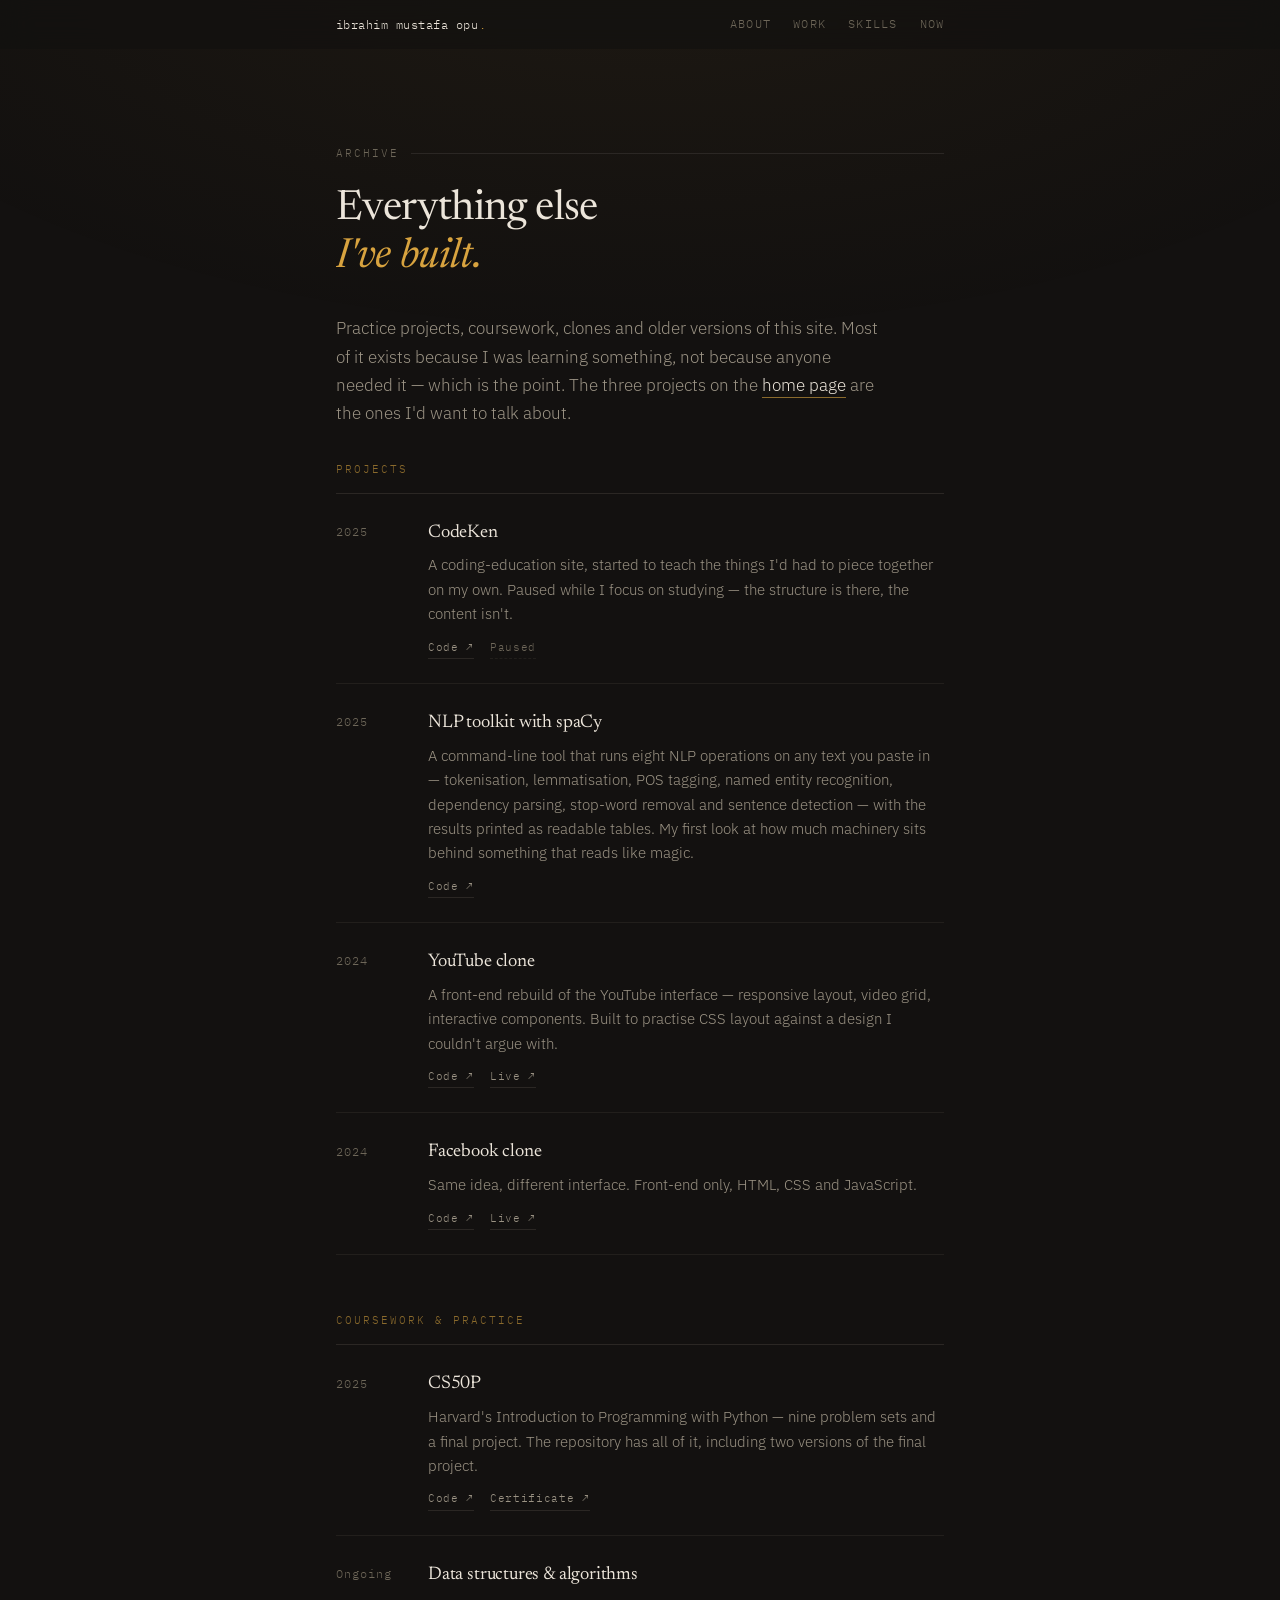
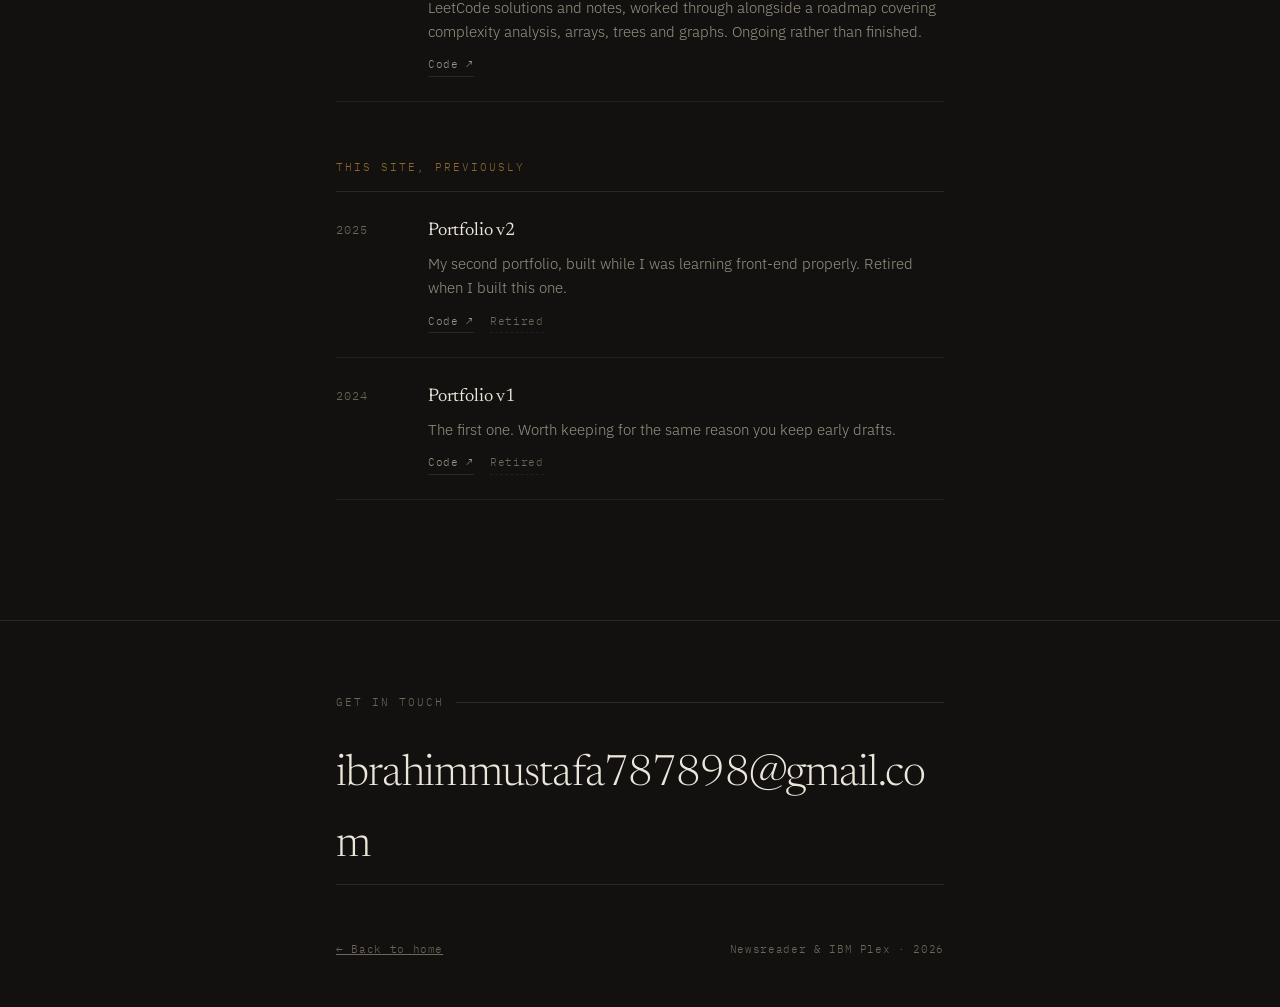
==== archive.html @ f5f706b0 "Add portfolio site" ====
<!DOCTYPE html>
<html lang="en">
<head>
  <meta charset="UTF-8">
  <meta name="viewport" content="width=device-width, initial-scale=1.0">

  <title>Archive — Ibrahim Mustafa Opu</title>
  <meta name="description" content="Everything else — clones, coursework, older portfolios and practice projects by Ibrahim Mustafa Opu.">
  <link rel="canonical" href="https://ibrahimmustafaopu.com/archive.html">
  <meta name="robots" content="index, follow">

  <link rel="preconnect" href="https://fonts.googleapis.com">
  <link rel="preconnect" href="https://fonts.gstatic.com" crossorigin>
  <link rel="stylesheet" href="https://fonts.googleapis.com/css2?family=Newsreader:ital,opsz,wght@0,6..72,300;0,6..72,400;0,6..72,500;1,6..72,300;1,6..72,400&family=IBM+Plex+Mono:wght@400;500&family=IBM+Plex+Sans:wght@300;400;500&display=swap">

  <!-- Same stylesheets as the homepage, same order. -->
  <link rel="stylesheet" href="assets/css/tokens.css">
  <link rel="stylesheet" href="assets/css/base.css">
  <link rel="stylesheet" href="assets/css/layout.css">
  <link rel="stylesheet" href="assets/css/components.css">
  <link rel="stylesheet" href="assets/css/effects.css">

  <link rel="icon" href="assets/img/favicon.svg" type="image/svg+xml">

  <script>
    document.documentElement.classList.add('js', 'is-loading');
  </script>
</head>

<body>

<a class="skip" href="#main">Skip to content</a>

<div class="preloader" aria-hidden="true">
  <div class="preloader__inner">
    <p class="preloader__label">Building ibrahimmustafaopu.com</p>
    <ul class="preloader__stages">
      <li><span class="preloader__tick">✓</span> reading source</li>
      <li><span class="preloader__tick">✓</span> parsing</li>
      <li><span class="preloader__tick">✓</span> evaluating</li>
    </ul>
  </div>
  <div class="preloader__count">00</div>
  <div class="preloader__rule"></div>
</div>

<div class="cursor-dot" aria-hidden="true"></div>
<div class="cursor-ring" aria-hidden="true"></div>


<header class="site-header">
  <div class="site-header__bar">
    <a class="site-header__mark" href="index.html">ibrahim mustafa opu<span>.</span></a>

    <nav class="site-nav" aria-label="Sections">
      <a href="index.html#about">About</a>
      <a href="index.html#work">Work</a>
      <a href="index.html#skills">Skills</a>
      <a href="index.html#now">Now</a>
    </nav>

    <div class="site-header__progress" aria-hidden="true"></div>
  </div>
</header>


<main id="main">

  <section class="section" style="padding-top:9rem">
    <div class="wrap">

      <p class="eyebrow reveal">Archive</p>

      <h1 class="section-title reveal">
        <span class="line"><span>Everything else</span></span>
        <span class="line"><span><em>I've built.</em></span></span>
      </h1>

      <p class="lede reveal" style="max-width:34rem">
        Practice projects, coursework, clones and older versions of this site. Most of it
        exists because I was learning something, not because anyone needed it — which is
        the point. The three projects on the
        <a href="index.html#work">home page</a> are the ones I'd want to talk about.
      </p>


      <!-- ==================================================================
           TO ADD AN ITEM: copy one <div class="archive-item"> block and edit
           the year, name, description and links.

           =============================================================== -->

      <!-- ============ Projects ============ -->
      <div class="archive-group reveal">
        <p class="archive-group__title">Projects</p>

        <div class="archive-item">
          <span class="archive-item__year">2025</span>
          <div>
            <h2 class="archive-item__name">CodeKen</h2>
            <p class="archive-item__desc">
              A coding-education site, started to teach the things I'd had to piece together
              on my own. Paused while I focus on studying — the structure is there, the
              content isn't.
            </p>
            <div class="archive-item__links">
              <a href="https://github.com/ibrahim787898m/codeken" target="_blank" rel="noopener">Code ↗</a>
              <span>Paused</span>
            </div>
          </div>
        </div>

        <div class="archive-item">
          <span class="archive-item__year">2025</span>
          <div>
            <h2 class="archive-item__name">NLP toolkit with spaCy</h2>
            <p class="archive-item__desc">
              A command-line tool that runs eight NLP operations on any text you paste in —
              tokenisation, lemmatisation, POS tagging, named entity recognition, dependency
              parsing, stop-word removal and sentence detection — with the results printed as
              readable tables. My first look at how much machinery sits behind something that
              reads like magic.
            </p>
            <div class="archive-item__links">
              <!-- TODO: repo URL -->
              <a href="#" target="_blank" rel="noopener">Code ↗</a>
            </div>
          </div>
        </div>

        <div class="archive-item">
          <span class="archive-item__year">2024</span>
          <div>
            <h2 class="archive-item__name">YouTube clone</h2>
            <p class="archive-item__desc">
              A front-end rebuild of the YouTube interface — responsive layout, video grid,
              interactive components. Built to practise CSS layout against a design I
              couldn't argue with.
            </p>
            <div class="archive-item__links">
              <a href="https://github.com/ibrahim787898m/frontend-clones/tree/master/youtube-clone" target="_blank" rel="noopener">Code ↗</a>
              <!-- TODO: live URL, or swap for <span>Not live</span> -->
              <a href="#" target="_blank" rel="noopener">Live ↗</a>
            </div>
          </div>
        </div>

        <div class="archive-item">
          <span class="archive-item__year">2024</span>
          <div>
            <h2 class="archive-item__name">Facebook clone</h2>
            <p class="archive-item__desc">
              Same idea, different interface. Front-end only, HTML, CSS and JavaScript.
            </p>
            <div class="archive-item__links">
              <a href="https://github.com/ibrahim787898m/frontend-clones/tree/master/facebook-clone" target="_blank" rel="noopener">Code ↗</a>
              <!-- TODO: live URL, or swap for <span>Not live</span> -->
              <a href="#" target="_blank" rel="noopener">Live ↗</a>
            </div>
          </div>
        </div>
      </div>


      <!-- ============ Coursework ============ -->
      <div class="archive-group reveal">
        <p class="archive-group__title">Coursework &amp; practice</p>

        <div class="archive-item">
          <span class="archive-item__year">2025</span>
          <div>
            <h2 class="archive-item__name">CS50P</h2>
            <p class="archive-item__desc">
              Harvard's Introduction to Programming with Python — nine problem sets and a
              final project. The repository has all of it, including two versions of the
              final project.
            </p>
            <div class="archive-item__links">
              <a href="https://github.com/ibrahim787898m/CS50P" target="_blank" rel="noopener">Code ↗</a>
              <a href="https://cs50.harvard.edu/certificates/ce3505de-e7e4-450b-bde8-1f6bfac985db" target="_blank" rel="noopener">Certificate ↗</a>
            </div>
          </div>
        </div>

        <div class="archive-item">
          <span class="archive-item__year">Ongoing</span>
          <div>
            <h2 class="archive-item__name">Data structures &amp; algorithms</h2>
            <p class="archive-item__desc">
              LeetCode solutions and notes, worked through alongside a roadmap covering
              complexity analysis, arrays, trees and graphs. Ongoing rather than finished.
            </p>
            <div class="archive-item__links">
              <a href="https://github.com/ibrahim787898m/leetcode-solutions" target="_blank" rel="noopener">Code ↗</a>
            </div>
          </div>
        </div>
      </div>


      <!-- ============ This site ============ -->
      <div class="archive-group reveal">
        <p class="archive-group__title">This site, previously</p>

        <div class="archive-item">
          <span class="archive-item__year">2025</span>
          <div>
            <h2 class="archive-item__name">Portfolio v2</h2>
            <p class="archive-item__desc">
              My second portfolio, built while I was learning front-end properly.
              Retired when I built this one.
            </p>
            <div class="archive-item__links">
              <a href="https://github.com/ibrahim787898m/portfolio-v2" target="_blank" rel="noopener">Code ↗</a>
              <span>Retired</span>
            </div>
          </div>
        </div>

        <div class="archive-item">
          <span class="archive-item__year">2024</span>
          <div>
            <h2 class="archive-item__name">Portfolio v1</h2>
            <p class="archive-item__desc">
              The first one. Worth keeping for the same reason you keep early drafts.
            </p>
            <div class="archive-item__links">
              <a href="https://github.com/ibrahim787898m/portfolio-v1" target="_blank" rel="noopener">Code ↗</a>
              <span>Retired</span>
            </div>
          </div>
        </div>
      </div>

    </div>
  </section>

</main>


<footer class="site-footer">
  <div class="wrap">

    <p class="eyebrow reveal" style="margin-bottom:1.75rem">Get in touch</p>

    <a class="big-mail reveal" href="mailto:ibrahimmustafa787898@gmail.com"
       data-magnetic data-magnetic-strength="0.16">
      ibrahimmustafa787898@gmail.com
    </a>

    <div class="site-footer__colophon">
      <span><a href="index.html">← Back to home</a></span>
      <span>Newsreader &amp; IBM Plex · 2026</span>
    </div>

  </div>
</footer>

<script src="assets/js/hero.js" defer></script>
<script src="assets/js/reveal.js" defer></script>
<script src="assets/js/nav.js" defer></script>

<script src="assets/js/preloader.js" defer></script>
<script src="assets/js/cursor.js" defer></script>
<script src="assets/js/magnetic.js" defer></script>

</body>
</html>
---- assets/css/tokens.css ----
/* ==========================================================================
   tokens.css — design tokens
   Every colour, typeface and spacing value lives here and nowhere else.
   Change a value here and it updates across the whole site.
   ========================================================================== */

:root {

  /* --- Colour -------------------------------------------------------------
     Warm ink rather than pure black. The gold is the only accent —
     if you add a second accent colour, the design stops working. */
  --ink:        #131110;  /* page background */
  --surface:    #1A1715;  /* raised panels, project card hover */
  --line:       #2B2724;  /* visible hairline borders */
  --line-soft:  #221F1C;  /* quieter dividers between list items */
  --text:       #ECE5DA;  /* body text */
  --muted:      #9B9384;  /* secondary text */
  --muted-dim:  #6E6759;  /* labels, captions, least important text */
  --gold:       #D8A33F;  /* accent — use sparingly */
  --gold-dim:   #8A6A2C;  /* accent, quieter */

  /* --- Type ---------------------------------------------------------------
     Newsreader  : display serif, headings only
     IBM Plex Sans : body copy
     IBM Plex Mono : labels, tags, years, code */
  --serif: 'Newsreader', Georgia, 'Times New Roman', serif;
  --sans:  'IBM Plex Sans', system-ui, -apple-system, sans-serif;
  --mono:  'IBM Plex Mono', ui-monospace, 'SF Mono', Menlo, monospace;

  /* --- Layout -------------------------------------------------------------
     --pad     : horizontal page gutter, scales with viewport
     --measure : max content width. Keep this narrow; long lines are hard
                 to read and this site is mostly prose. */
  --pad:     clamp(1.25rem, 5vw, 3rem);
  --measure: 44rem;

  /* --- Motion ------------------------------------------------------------- */
  --ease:  cubic-bezier(.2, .7, .3, 1);
  --speed: .7s;
}
---- assets/css/base.css ----
/* ==========================================================================
   base.css — reset, document defaults, typography primitives
   Nothing here is tied to a specific section of the page.
   ========================================================================== */

/* --- Reset --------------------------------------------------------------- */
*,
*::before,
*::after { box-sizing: border-box; }

* { margin: 0; padding: 0; }

html { scroll-behavior: smooth; }

img { max-width: 100%; display: block; }


/* --- Document ------------------------------------------------------------ */
body {
  background: var(--ink);
  color: var(--text);
  font-family: var(--sans);
  font-weight: 300;
  font-size: clamp(1rem, 0.97rem + 0.15vw, 1.075rem);
  line-height: 1.65;
  -webkit-font-smoothing: antialiased;
  overflow-x: hidden;
}

/* Faint warm glow at the top of the page so the dark isn't a flat slab.
   Fixed + pointer-events:none so it never interferes with content. */
body::before {
  content: '';
  position: fixed;
  inset: 0;
  z-index: 0;
  pointer-events: none;
  background: radial-gradient(120% 80% at 50% -10%, rgba(216, 163, 63, .05), transparent 60%);
}


/* --- Links & selection --------------------------------------------------- */
a { color: inherit; }

/* Inline links inside body copy — underlined so they're findable, gold on
   hover. Nav, project and social links opt out with their own styles. */
.lede a,
.pull a {
  color: var(--text);
  text-decoration: none;
  border-bottom: 1px solid var(--gold-dim);
  padding-bottom: 1px;
  transition: color .2s ease, border-color .2s ease;
}
.lede a:hover { color: var(--gold); border-color: var(--gold); }

::selection {
  background: var(--gold);
  color: var(--ink);
}

/* Keyboard focus must always be visible. Do not remove this. */
:focus-visible {
  outline: 2px solid var(--gold);
  outline-offset: 3px;
  border-radius: 2px;
}

/* Skip link for keyboard and screen-reader users */
.skip {
  position: absolute;
  left: -9999px;
  top: 0;
  z-index: 100;
  background: var(--gold);
  color: var(--ink);
  font-family: var(--mono);
  font-size: .8rem;
  padding: .6rem 1rem;
}
.skip:focus { left: .5rem; top: .5rem; }


/* --- Typography primitives -----------------------------------------------
   Used across multiple sections, so they live here rather than in
   components.css. */

/* Small uppercase mono label with a rule running off to the right */
.eyebrow {
  display: flex;
  align-items: center;
  gap: .75rem;
  font-family: var(--mono);
  font-size: .7rem;
  letter-spacing: .18em;
  text-transform: uppercase;
  color: var(--muted-dim);
}
.eyebrow::after {
  content: '';
  flex: 1;
  height: 1px;
  background: var(--line);
}

/* Section heading. Italic spans inside are gold — that is the pattern. */
.section-title {
  margin: 1.5rem 0 2rem;
  font-family: var(--serif);
  font-weight: 400;
  font-size: clamp(1.9rem, 1.4rem + 2vw, 2.6rem);
  line-height: 1.15;
  letter-spacing: -.015em;
}
.section-title em {
  font-style: italic;
  color: var(--gold);
}

p + p { margin-top: 1.1rem; }

.lede { color: var(--muted); }

/* Pull-quote: serif italic with a gold rule down the left */
.pull {
  margin: 2rem 0;
  padding-left: 1.4rem;
  border-left: 2px solid var(--gold-dim);
  font-family: var(--serif);
  font-style: italic;
  font-weight: 300;
  font-size: clamp(1.3rem, 1.1rem + 1vw, 1.7rem);
  line-height: 1.4;
  color: var(--text);
}


/* --- Reduced motion ------------------------------------------------------
   Respect the OS-level setting. Everything still renders, it just doesn't
   move. Loaded last in the cascade for this reason — see index.html. */
@media (prefers-reduced-motion: reduce) {
  html { scroll-behavior: auto; }

  *,
  *::before,
  *::after {
    transition-duration: .01ms !important;
    animation-duration: .01ms !important;
    animation-iteration-count: 1 !important;
  }

  .reveal,
  .hero__output,
  .hero__sub,
  .hero__socials,
  .hero__arrow {
    opacity: 1 !important;
    transform: none !important;
  }
}
---- assets/css/layout.css ----
/* ==========================================================================
   layout.css — page container, site header, section rhythm, footer
   Structural only. Anything that is a reusable piece of UI lives in
   components.css instead.
   ========================================================================== */

/* --- Container ----------------------------------------------------------- */
.wrap {
  max-width: var(--measure);
  margin-inline: auto;
  padding-inline: var(--pad);
}


/* --- Site header --------------------------------------------------------- */
.site-header {
  position: fixed;
  inset: 0 0 auto 0;
  z-index: 50;
  background: rgba(19, 17, 16, .72);
  backdrop-filter: blur(14px);
  border-bottom: 1px solid transparent;
  transition: border-color .3s ease;
}

/* Added by nav.js once the page has scrolled */
.site-header.is-stuck { border-bottom-color: var(--line-soft); }

.site-header__bar {
  position: relative;
  max-width: var(--measure);
  margin-inline: auto;
  padding: .85rem var(--pad);
  display: flex;
  align-items: center;
  justify-content: space-between;
  gap: 1rem;
}

.site-header__mark {
  font-family: var(--mono);
  font-size: .78rem;
  letter-spacing: .04em;
  text-decoration: none;
  white-space: nowrap;
}
.site-header__mark span { color: var(--gold); }

.site-nav { display: flex; gap: 1.4rem; }

.site-nav a {
  font-family: var(--mono);
  font-size: .72rem;
  letter-spacing: .1em;
  text-transform: uppercase;
  color: var(--muted-dim);
  text-decoration: none;
  transition: color .2s ease;
}
.site-nav a:hover,
.site-nav a.is-active { color: var(--text); }

/* Reading-progress hairline, width set by nav.js */
.site-header__progress {
  position: absolute;
  left: 0;
  bottom: -1px;
  width: 0;
  height: 1px;
  background: var(--gold);
}

/* The nav labels don't fit on small screens. The page is short enough to
   scroll, so they're hidden rather than replaced with a burger menu. */
@media (max-width: 640px) {
  .site-nav { display: none; }
}


/* --- Section rhythm ------------------------------------------------------
   One rule sets vertical spacing for every section. Do not add
   padding-block to individual sections — change it here instead. */
.section {
  position: relative;
  z-index: 1;
  padding-block: clamp(4.5rem, 10vw, 7.5rem);
}

.section--ruled { border-top: 1px solid var(--line-soft); }


/* --- Footer -------------------------------------------------------------- */
.site-footer {
  position: relative;
  z-index: 1;
  border-top: 1px solid var(--line);
  padding-block: 4.5rem 3rem;
}

.site-footer__colophon {
  margin-top: 3.5rem;
  display: flex;
  flex-wrap: wrap;
  justify-content: space-between;
  gap: 1rem;
  font-family: var(--mono);
  font-size: .68rem;
  letter-spacing: .06em;
  color: var(--muted-dim);
}
---- assets/css/components.css ----
/* ==========================================================================
   components.css — individual pieces of UI
   Each block below is one component. They don't depend on each other, so
   you can safely delete a whole block if you remove that section.
   ========================================================================== */


/* ==========================================================================
   Hero
   The signature element: a line of Whisper source that "runs" and prints
   the headline. Typing is driven by assets/js/hero.js, which adds the
   .has-run class when the animation finishes.
   ========================================================================== */

.hero {
  position: relative;
  z-index: 1;
  min-height: 100svh;
  display: flex;
  flex-direction: column;
  justify-content: center;
  padding-block: 7rem 4rem;
}

.hero__location {
  margin-bottom: 2.75rem;
  font-family: var(--mono);
  font-size: .75rem;
  letter-spacing: .2em;
  text-transform: uppercase;
  color: var(--muted-dim);
}

/* Source → output block */
.hero__runner {
  padding-left: 1.35rem;
  border-left: 1px solid var(--line);
}

.hero__source {
  margin-bottom: .4rem;
  font-family: var(--mono);
  font-size: clamp(.78rem, .72rem + .3vw, .9rem);
  letter-spacing: -.01em;
  color: var(--muted);
  white-space: nowrap;
  overflow: hidden;
}
.hero__source .kw  { color: var(--gold); }   /* language keyword */
.hero__source .str { color: var(--text); }   /* string literal */

.hero__caret {
  display: inline-block;
  width: .55ch;
  background: var(--gold);
  color: transparent;
  animation: caret-blink 1.1s steps(1) infinite;
}
@keyframes caret-blink { 50% { opacity: 0; } }

.hero__arrow {
  display: block;
  margin-bottom: .9rem;
  font-family: var(--mono);
  font-size: .72rem;
  color: var(--gold-dim);
  opacity: 0;
  transition: opacity .5s ease .1s;
}

.hero__output {
  font-family: var(--serif);
  font-weight: 300;
  font-size: clamp(2.1rem, 1.3rem + 4.2vw, 4rem);
  line-height: 1.08;
  letter-spacing: -.025em;
  opacity: 0;
  transform: translateY(14px);
  transition: opacity .8s var(--ease), transform .8s var(--ease);
}
.hero__output em { font-style: italic; }

.hero__sub {
  margin-top: 2.5rem;
  max-width: 34rem;
  color: var(--muted);
  opacity: 0;
  transform: translateY(10px);
  transition: opacity var(--speed) ease .35s, transform var(--speed) ease .35s;
}

.hero__socials {
  display: flex;
  flex-wrap: wrap;
  gap: 1.25rem;
  margin-top: 2.25rem;
  opacity: 0;
  transition: opacity var(--speed) ease .55s;
}
.hero__socials a {
  font-family: var(--mono);
  font-size: .74rem;
  letter-spacing: .06em;
  color: var(--muted);
  text-decoration: none;
  padding-bottom: 2px;
  border-bottom: 1px solid var(--line);
  transition: color .2s ease, border-color .2s ease;
}
.hero__socials a:hover {
  color: var(--gold);
  border-color: var(--gold-dim);
}

/* Applied by hero.js when the source has finished typing */
.hero.has-run .hero__arrow,
.hero.has-run .hero__sub,
.hero.has-run .hero__socials { opacity: 1; }
.hero.has-run .hero__output,
.hero.has-run .hero__sub     { opacity: 1; transform: none; }


/* ==========================================================================
   Project card
   An <article>, not a link — each card carries its own Code / Live links,
   and links can't be nested inside links.

   To add a project: copy one <article class="project"> block in index.html
   and edit the text. Nothing here needs changing.
   ========================================================================== */

.project-list { display: flex; flex-direction: column; }

.project {
  position: relative;
  display: block;
  padding-block: 2rem;
  border-top: 1px solid var(--line-soft);
}
.project:first-child { border-top-color: var(--line); }

/* Hover panel bleeds slightly past the text column */
.project::before {
  content: '';
  position: absolute;
  inset: 0 calc(var(--pad) * -.5);
  z-index: -1;
  background: var(--surface);
  border-radius: 3px;
  opacity: 0;
  transition: opacity .35s ease;
}
.project:hover::before,
.project:focus-within::before { opacity: .75; }

.project__head {
  display: flex;
  flex-wrap: wrap;
  align-items: baseline;
  justify-content: space-between;
  gap: 1rem;
}

.project__title {
  font-family: var(--serif);
  font-weight: 400;
  font-size: clamp(1.35rem, 1.15rem + .8vw, 1.7rem);
  line-height: 1.2;
  letter-spacing: -.01em;
  transition: color .2s ease;
}
.project:hover .project__title { color: var(--gold); }

/* What kind of thing this is — carries real information, not decoration */
.project__kind {
  font-family: var(--mono);
  font-size: .68rem;
  letter-spacing: .14em;
  text-transform: uppercase;
  color: var(--muted-dim);
  white-space: nowrap;
}

.project__desc {
  margin-top: .7rem;
  max-width: 36rem;
  font-size: .97rem;
  color: var(--muted);
}

/* Inline code inside a description — used for language syntax and
   install commands. Slightly brighter than the surrounding prose so it
   reads as a distinct kind of thing. */
.project__desc code {
  font-family: var(--mono);
  font-size: .85em;
  color: var(--text);
  background: var(--surface);
  border: 1px solid var(--line);
  border-radius: 2px;
  padding: .05em .35em;
}

/* The hard part you hit. This is the paragraph interviewers read. */
.project__snag {
  margin-top: .85rem;
  padding-left: .9rem;
  max-width: 36rem;
  border-left: 1px solid var(--line);
  font-size: .9rem;
  color: var(--muted-dim);
}
.project__snag code {
  font-family: var(--mono);
  font-size: .85em;
  color: var(--muted);
}


/* --- Code sample --------------------------------------------------------
   A short block of real Whisper. For a language project, showing the
   syntax is more persuasive than describing it. */
.code-sample {
  margin-top: 1.25rem;
  padding: 1.1rem 1.25rem;
  background: var(--surface);
  border: 1px solid var(--line);
  border-left: 2px solid var(--gold-dim);
  border-radius: 2px;
  overflow-x: auto;
  font-family: var(--mono);
  font-size: clamp(.74rem, .7rem + .2vw, .82rem);
  line-height: 1.75;
  color: var(--text);
  white-space: pre;
  tab-size: 4;
}

/* Syntax colours. Keep these to three — more turns the block into noise. */
.code-sample .c  { color: var(--muted-dim); font-style: italic; } /* comment */
.code-sample .k  { color: var(--gold); }                          /* keyword */
.code-sample .s  { color: var(--muted); }                         /* string  */


/* --- Project links -------------------------------------------------------
   Code first. For a programmer's portfolio the repository is the more
   informative destination, so it leads. */
.project__links {
  display: flex;
  flex-wrap: wrap;
  gap: 1.25rem;
  margin-top: 1.25rem;
}

.project__link {
  position: relative;
  font-family: var(--mono);
  font-size: .74rem;
  letter-spacing: .06em;
  color: var(--text);
  text-decoration: none;
  padding-bottom: 3px;
  border-bottom: 1px solid var(--line);
  transition: color .2s ease, border-color .2s ease;
}
.project__link:hover { color: var(--gold); border-color: var(--gold-dim); }

.project__link .arrow {
  display: inline-block;
  margin-left: .35rem;
  transition: transform .25s var(--ease);
}
.project__link:hover .arrow { transform: translate(2px, -2px); }

/* A project with no live site says so rather than linking nowhere */
.project__link--none {
  color: var(--muted-dim);
  border-bottom-style: dashed;
  border-bottom-color: var(--line-soft);
  cursor: default;
}


/* --- Tag list (shared by projects and skills) ---------------------------- */
.tags {
  display: flex;
  flex-wrap: wrap;
  gap: .4rem;
  margin-top: 1.1rem;
}
.tags span {
  font-family: var(--mono);
  font-size: .66rem;
  letter-spacing: .06em;
  color: var(--muted);
  border: 1px solid var(--line);
  border-radius: 2px;
  padding: .22rem .5rem;
}


/* ==========================================================================
   Skill tiers
   ========================================================================== */

.tier {
  display: grid;
  grid-template-columns: 9.5rem 1fr;
  gap: 1.25rem;
  align-items: start;
  padding-block: 1.4rem;
  border-top: 1px solid var(--line-soft);
}
.tier:first-of-type { border-top-color: var(--line); }

.tier__label {
  padding-top: .3rem;
  font-family: var(--mono);
  font-size: .68rem;
  letter-spacing: .14em;
  text-transform: uppercase;
  color: var(--gold-dim);
}

.tier__items {
  display: flex;
  flex-wrap: wrap;
  gap: .45rem;
}
.tier__items span {
  font-family: var(--mono);
  font-size: .76rem;
  color: var(--text);
  border: 1px solid var(--line);
  border-radius: 2px;
  padding: .28rem .6rem;
}

/* "Next up" tier — dashed border signals not-yet-learned */
.tier--aspirational .tier__items span {
  color: var(--muted);
  border-style: dashed;
}

@media (max-width: 560px) {
  .tier { grid-template-columns: 1fr; gap: .75rem; }
  .tier__label { padding-top: 0; }
}


/* ==========================================================================
   Now list
   ========================================================================== */

.now-list { list-style: none; margin-top: .5rem; }

.now-list li {
  display: grid;
  grid-template-columns: 5.5rem 1fr;
  gap: 1.25rem;
  align-items: baseline;
  padding-block: 1.1rem;
  border-top: 1px solid var(--line-soft);
}
.now-list li:first-child { border-top-color: var(--line); }

.now-list__when {
  font-family: var(--mono);
  font-size: .7rem;
  letter-spacing: .1em;
  text-transform: uppercase;
  color: var(--gold-dim);
}

@media (max-width: 560px) {
  .now-list li { grid-template-columns: 1fr; gap: .35rem; }
}


/* ==========================================================================
   Footer email
   ========================================================================== */

.big-mail {
  display: inline-block;
  font-family: var(--serif);
  font-weight: 300;
  font-size: clamp(1.6rem, 1.1rem + 2.6vw, 2.7rem);
  letter-spacing: -.02em;
  text-decoration: none;
  word-break: break-word;
  padding-bottom: .15rem;
  border-bottom: 1px solid var(--line);
  transition: color .25s ease, border-color .25s ease;
}
.big-mail:hover {
  color: var(--gold);
  border-color: var(--gold-dim);
}


/* ==========================================================================
   Scroll reveal
   Add class="reveal" to anything that should fade up as it enters the
   viewport. assets/js/reveal.js adds .is-visible.
   ========================================================================== */

.reveal {
  opacity: 0;
  transform: translateY(18px);
  transition: opacity var(--speed) var(--ease), transform var(--speed) var(--ease);
}
.reveal.is-visible {
  opacity: 1;
  transform: none;
}


/* ==========================================================================
   Section footer link
   The quiet "there is more this way" link at the end of a section.
   ========================================================================== */

.section-more {
  margin-top: 2.5rem;
  padding-top: 1.5rem;
  border-top: 1px solid var(--line-soft);
}
.section-more a {
  font-family: var(--mono);
  font-size: .76rem;
  letter-spacing: .06em;
  color: var(--muted);
  text-decoration: none;
  transition: color .2s ease;
}
.section-more a:hover { color: var(--gold); }
.section-more .arrow {
  display: inline-block;
  margin-left: .4rem;
  transition: transform .25s var(--ease);
}
.section-more a:hover .arrow { transform: translate(2px, -2px); }


/* ==========================================================================
   Archive list  (archive.html)
   A dense, scannable index. Deliberately plainer than the project cards on
   the homepage — these are things worth recording, not things worth
   selling. Keeping them visually quieter is what protects the three
   projects on the front page.
   ========================================================================== */

.archive-group { margin-top: 3.5rem; }
.archive-group:first-of-type { margin-top: 2rem; }

.archive-group__title {
  font-family: var(--mono);
  font-size: .7rem;
  letter-spacing: .18em;
  text-transform: uppercase;
  color: var(--gold-dim);
  padding-bottom: .9rem;
  border-bottom: 1px solid var(--line);
}

.archive-item {
  display: grid;
  grid-template-columns: 4.5rem 1fr;
  gap: 1.25rem;
  padding-block: 1.5rem;
  border-bottom: 1px solid var(--line-soft);
}

.archive-item__year {
  font-family: var(--mono);
  font-size: .72rem;
  letter-spacing: .08em;
  color: var(--muted-dim);
  padding-top: .28rem;
}

.archive-item__name {
  font-family: var(--serif);
  font-weight: 400;
  font-size: 1.15rem;
  letter-spacing: -.01em;
}

.archive-item__desc {
  margin-top: .35rem;
  font-size: .92rem;
  color: var(--muted);
  max-width: 34rem;
}

.archive-item__links {
  display: flex;
  flex-wrap: wrap;
  gap: 1rem;
  margin-top: .7rem;
}
.archive-item__links a,
.archive-item__links span {
  font-family: var(--mono);
  font-size: .7rem;
  letter-spacing: .06em;
  color: var(--muted);
  text-decoration: none;
  padding-bottom: 2px;
  border-bottom: 1px solid var(--line);
  transition: color .2s ease, border-color .2s ease;
}
.archive-item__links a:hover { color: var(--gold); border-color: var(--gold-dim); }
.archive-item__links span {
  color: var(--muted-dim);
  border-bottom-style: dashed;
  border-bottom-color: var(--line-soft);
}

@media (max-width: 560px) {
  .archive-item { grid-template-columns: 1fr; gap: .4rem; }
  .archive-item__year { padding-top: 0; }
}
---- assets/css/effects.css ----
/* ==========================================================================
   effects.css — the motion layer
   Preloader, custom cursor, line-mask reveals, magnetic links.

   This whole file is optional. Remove its <link> in index.html and the
   three effect scripts, and the site falls back to the calm version with
   nothing broken. That's deliberate — effects should be removable.
   ========================================================================== */


/* ==========================================================================
   Preloader
   A short "compile" sequence: lexing → parsing → evaluating, then a wipe.
   Stages come from how Whisper actually runs a file, so the loading screen
   says something true rather than just spinning.

   Shown once per browser session. Skipped entirely for reduced motion.
   Driven by assets/js/preloader.js.
   ========================================================================== */

.preloader { display: none; }

html.js .preloader {
  display: flex;
  position: fixed;
  inset: 0;
  z-index: 200;
  background: var(--ink);
  flex-direction: column;
  justify-content: center;
  transition: transform 1s cubic-bezier(.76, 0, .24, 1);
}

/* Lifts away when js adds .is-done */
.preloader.is-done { transform: translateY(-100%); }

/* Locks scrolling while the preloader is up. Set by the inline script in
   index.html, removed by preloader.js. */
html.is-loading, html.is-loading body { overflow: hidden; }

.preloader__inner {
  max-width: var(--measure);
  width: 100%;
  margin-inline: auto;
  padding-inline: var(--pad);
}

.preloader__label {
  font-family: var(--mono);
  font-size: .7rem;
  letter-spacing: .18em;
  text-transform: uppercase;
  color: var(--muted-dim);
  margin-bottom: 1.75rem;
}

.preloader__stages {
  list-style: none;
  font-family: var(--mono);
  font-size: clamp(.8rem, .75rem + .25vw, .92rem);
}

.preloader__stages li {
  display: flex;
  align-items: baseline;
  gap: .75rem;
  padding-block: .35rem;
  color: var(--muted-dim);
  opacity: .35;
  transition: opacity .35s ease, color .35s ease;
}

/* Currently running */
.preloader__stages li.is-active {
  opacity: 1;
  color: var(--text);
}

/* Finished */
.preloader__stages li.is-done {
  opacity: 1;
  color: var(--muted);
}

.preloader__tick {
  color: var(--gold);
  opacity: 0;
  transition: opacity .25s ease;
}
.preloader__stages li.is-done .preloader__tick { opacity: 1; }

/* Big count in the corner */
.preloader__count {
  position: absolute;
  right: var(--pad);
  bottom: calc(var(--pad) + .5rem);
  font-family: var(--serif);
  font-weight: 300;
  font-size: clamp(2.5rem, 1.5rem + 5vw, 5rem);
  line-height: 1;
  letter-spacing: -.03em;
  color: var(--surface);
  font-variant-numeric: tabular-nums;
}

/* Hairline that fills across the bottom of the screen */
.preloader__rule {
  position: absolute;
  left: 0;
  bottom: 0;
  width: 0;
  height: 1px;
  background: var(--gold);
  transition: width .2s linear;
}


/* ==========================================================================
   Custom cursor
   A gold dot that tracks exactly, and a ring that lags behind and expands
   over links. Desktop pointing devices only — never on touch, and never
   when the user prefers reduced motion.

   Driven by assets/js/cursor.js.
   ========================================================================== */

.cursor-dot,
.cursor-ring {
  position: fixed;
  top: 0;
  left: 0;
  z-index: 300;
  pointer-events: none;
  border-radius: 50%;
  will-change: transform;
  opacity: 0;
  transition: opacity .3s ease;
}

.cursor-dot {
  width: 5px;
  height: 5px;
  margin: -2.5px 0 0 -2.5px;
  background: var(--gold);
}

.cursor-ring {
  width: 30px;
  height: 30px;
  margin: -15px 0 0 -15px;
  border: 1px solid var(--gold-dim);
  transition: opacity .3s ease, width .25s var(--ease), height .25s var(--ease),
              margin .25s var(--ease), border-color .25s ease;
}

/* js adds .is-live once the pointer has moved */
.cursor-dot.is-live,
.cursor-ring.is-live { opacity: 1; }

/* Over a link */
.cursor-ring.is-hovering {
  width: 56px;
  height: 56px;
  margin: -28px 0 0 -28px;
  border-color: var(--gold);
}

@media (hover: hover) and (pointer: fine) {
  /* Hide the native cursor only where the custom one is actually running */
  html.has-custom-cursor,
  html.has-custom-cursor * { cursor: none !important; }
}

/* Never on touch devices */
@media (hover: none), (pointer: coarse) {
  .cursor-dot,
  .cursor-ring { display: none; }
}


/* ==========================================================================
   Line-mask reveal
   Text slides up from behind a mask rather than fading in. More work than
   opacity, and it reads as considerably more crafted.

   Markup:
     <span class="line"><span>Your text</span></span>
   ========================================================================== */

.line {
  display: block;
  overflow: hidden;
}

.line > span {
  display: block;
  transition: transform .9s var(--ease);
}

/* Only hide the text if JavaScript is there to bring it back */
html.js .line > span { transform: translateY(105%); }

/* Staggers each line inside the same heading */
.line:nth-child(2) > span { transition-delay: .08s; }
.line:nth-child(3) > span { transition-delay: .16s; }

.reveal.is-visible .line > span,
.hero.has-run .line > span { transform: none; }

/* Safety net: if a reveal somehow never fires, show the text after 3s
   rather than leaving a blank heading on the page. */
@keyframes line-failsafe { to { transform: none; } }
html.js .line > span {
  animation: line-failsafe 0s linear 3s forwards;
}


/* ==========================================================================
   Ambient hero glow
   The warm light at the top of the page drifts toward the pointer.
   cursor.js writes --mx / --my as percentages; the fallback keeps it
   centred if the script never runs.
   ========================================================================== */

body::before {
  background: radial-gradient(
    120% 80% at var(--mx, 50%) var(--my, -10%),
    rgba(216, 163, 63, .06),
    transparent 60%
  );
  transition: background .6s ease-out;
}


/* ==========================================================================
   Project card — hover detail
   A gold rule draws across the top of the card on hover or when anything
   inside it receives keyboard focus.
   ========================================================================== */

.project::after {
  content: '';
  position: absolute;
  left: 0;
  top: -1px;
  height: 1px;
  width: 100%;
  background: var(--gold);
  transform: scaleX(0);
  transform-origin: left;
  transition: transform .5s var(--ease);
}
.project:hover::after,
.project:focus-within::after { transform: scaleX(1); }


/* ==========================================================================
   Magnetic links
   Elements with data-magnetic drift a few pixels toward the cursor.
   Driven by assets/js/magnetic.js.
   ========================================================================== */

[data-magnetic] {
  display: inline-block;
  will-change: transform;
  transition: transform .45s var(--ease);
}
[data-magnetic].is-pulled { transition: transform .12s ease-out; }


/* ==========================================================================
   Reduced motion
   Everything above is decoration. Switch it all off.
   ========================================================================== */

@media (prefers-reduced-motion: reduce) {
  .preloader, html.js .preloader { display: none; }
  html.is-loading, html.is-loading body { overflow: auto; }
  .cursor-dot,
  .cursor-ring { display: none; }
  .line > span, html.js .line > span { transform: none !important; animation: none !important; }
  body::before { transition: none; }
}
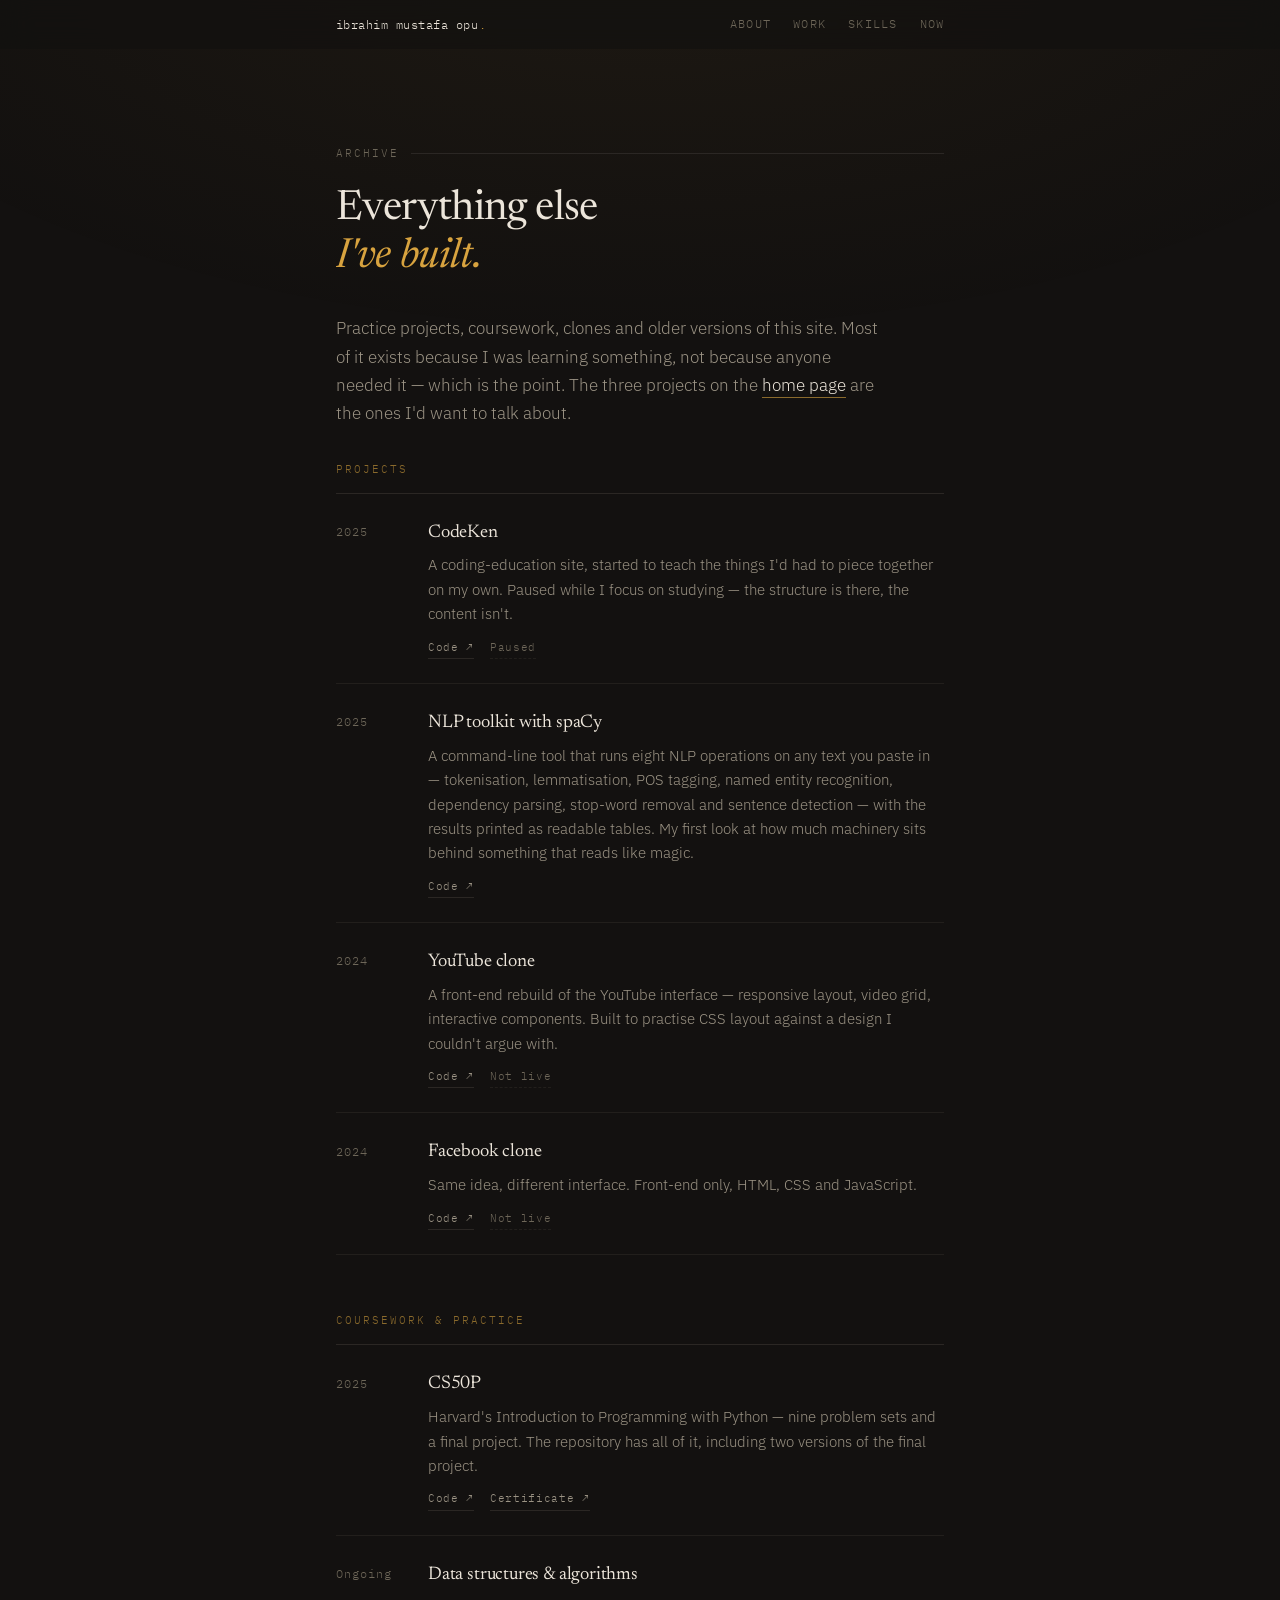
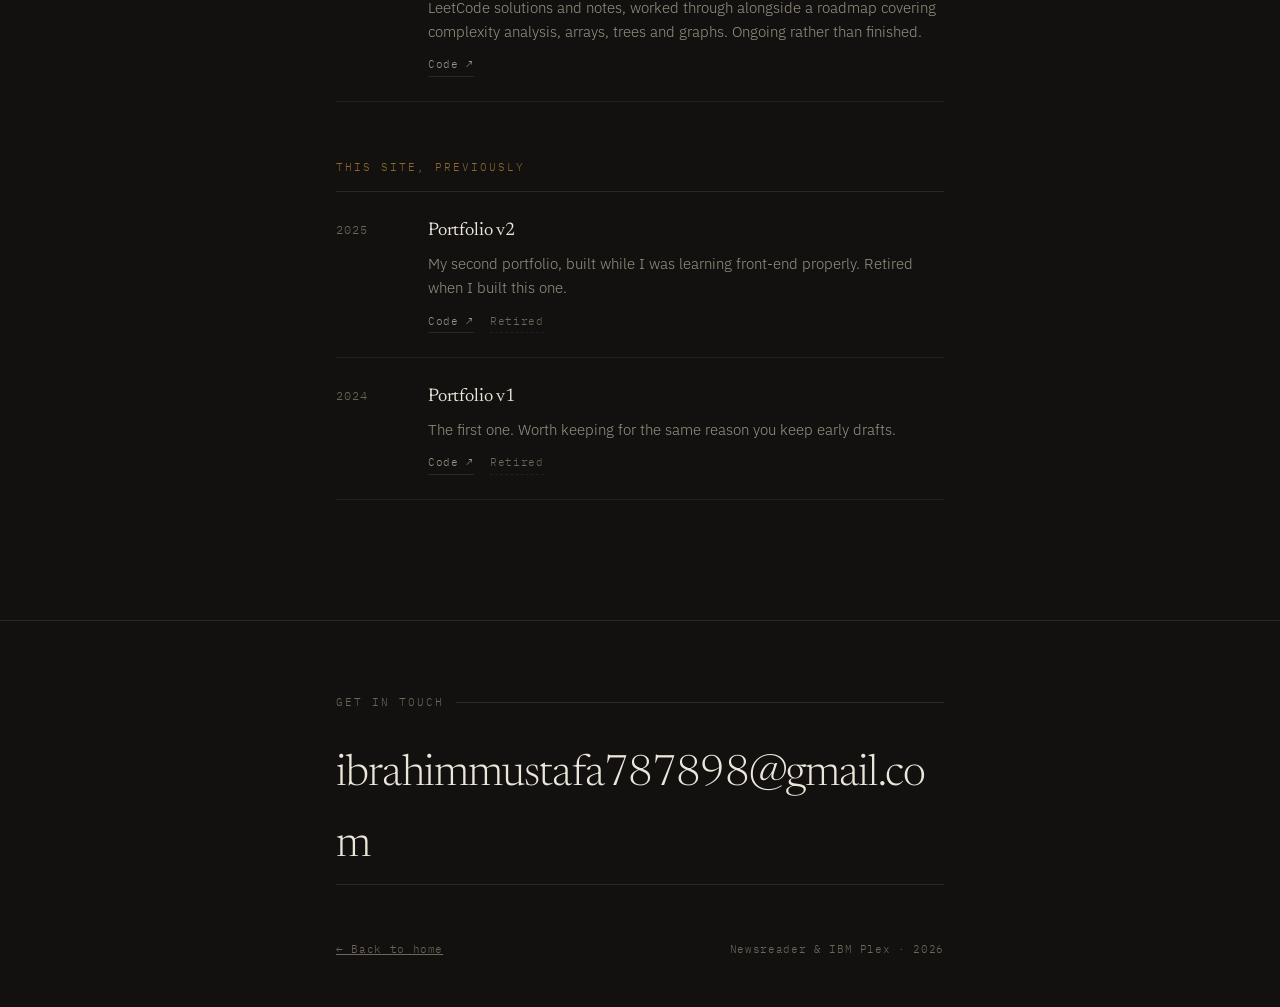
==== commit 461b915d: "added spacy project link and modified the clone project link from archive.html and removed todo from" ====
--- a/archive.html
+++ b/archive.html
@@ -122,8 +122,7 @@
               reads like magic.
             </p>
             <div class="archive-item__links">
-              <!-- TODO: repo URL -->
-              <a href="#" target="_blank" rel="noopener">Code ↗</a>
+              <a href="https://github.com/ibrahim787898m/NLP_SpaCy" target="_blank" rel="noopener">Code ↗</a>
             </div>
           </div>
         </div>
@@ -139,8 +138,7 @@
             </p>
             <div class="archive-item__links">
               <a href="https://github.com/ibrahim787898m/frontend-clones/tree/master/youtube-clone" target="_blank" rel="noopener">Code ↗</a>
-              <!-- TODO: live URL, or swap for <span>Not live</span> -->
-              <a href="#" target="_blank" rel="noopener">Live ↗</a>
+              <span>Not live</span>
             </div>
           </div>
         </div>
@@ -154,8 +152,7 @@
             </p>
             <div class="archive-item__links">
               <a href="https://github.com/ibrahim787898m/frontend-clones/tree/master/facebook-clone" target="_blank" rel="noopener">Code ↗</a>
-              <!-- TODO: live URL, or swap for <span>Not live</span> -->
-              <a href="#" target="_blank" rel="noopener">Live ↗</a>
+              <span>Not live</span>
             </div>
           </div>
         </div>
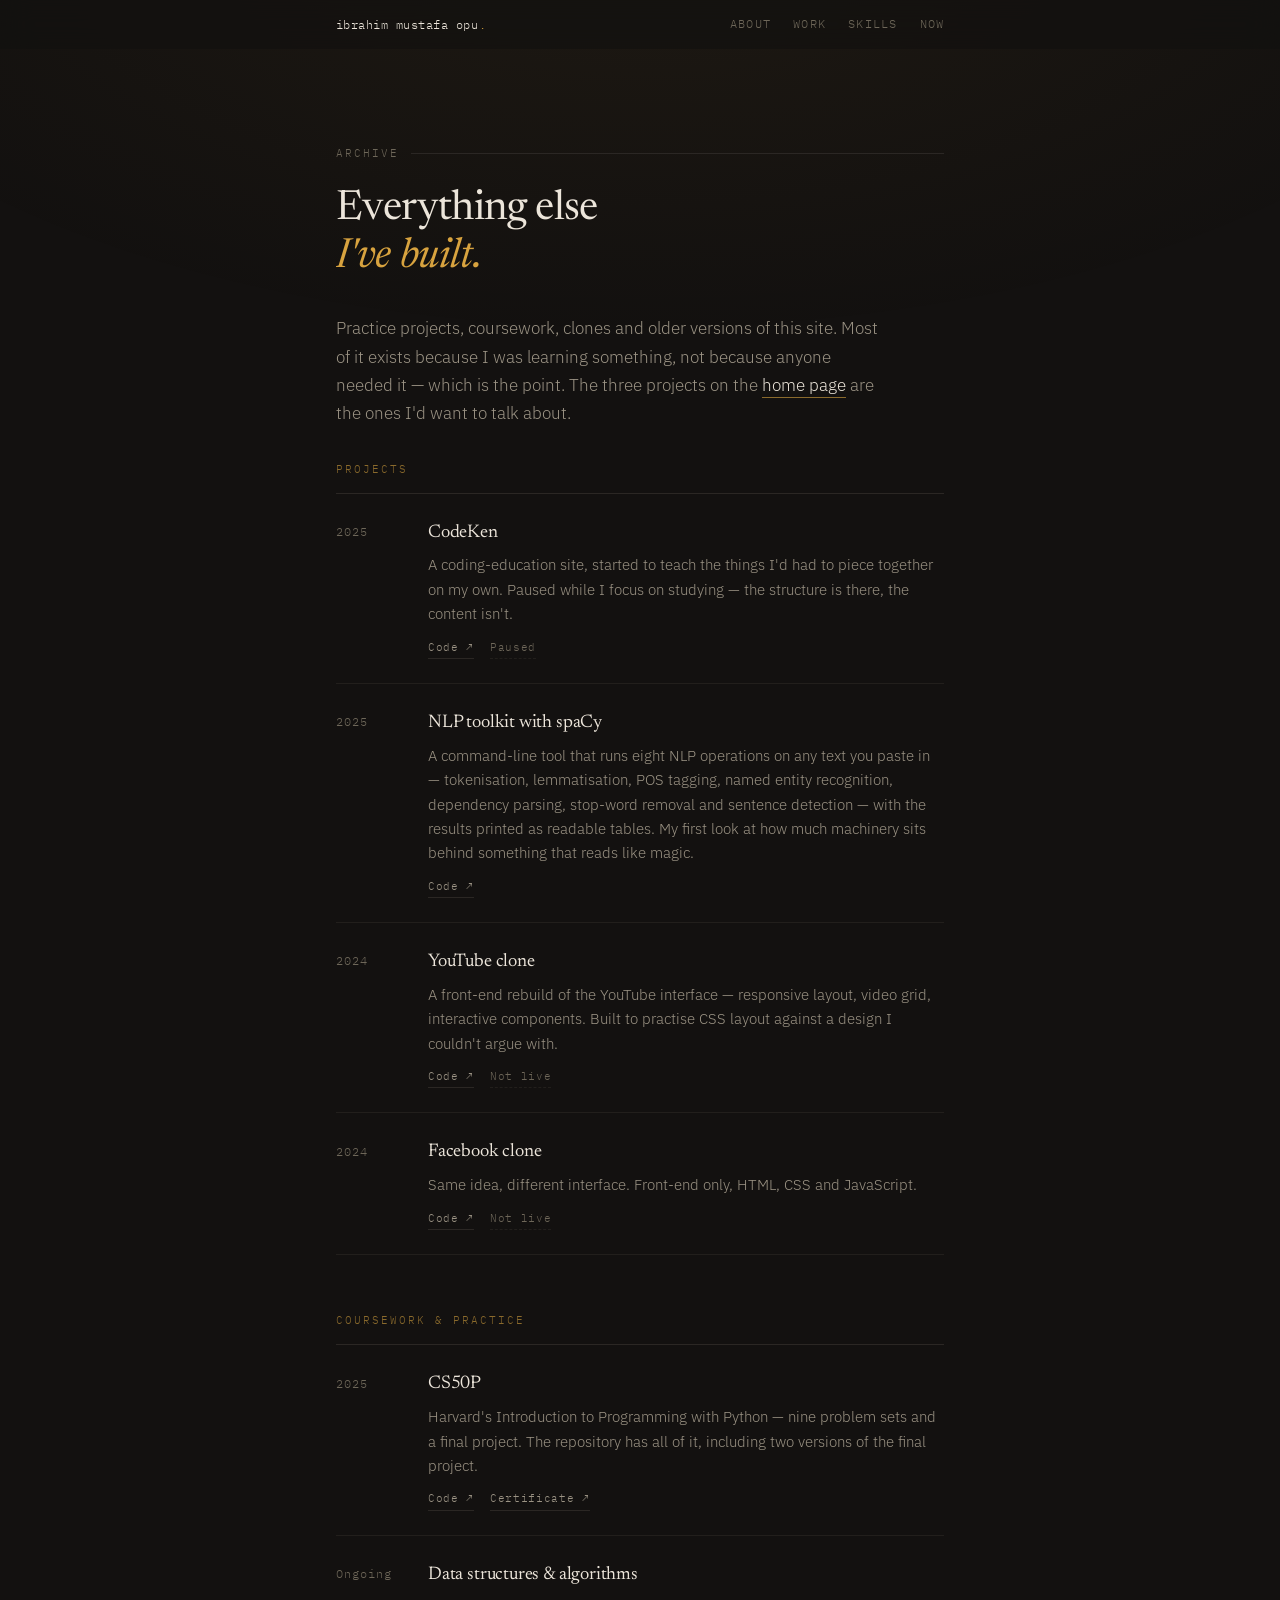
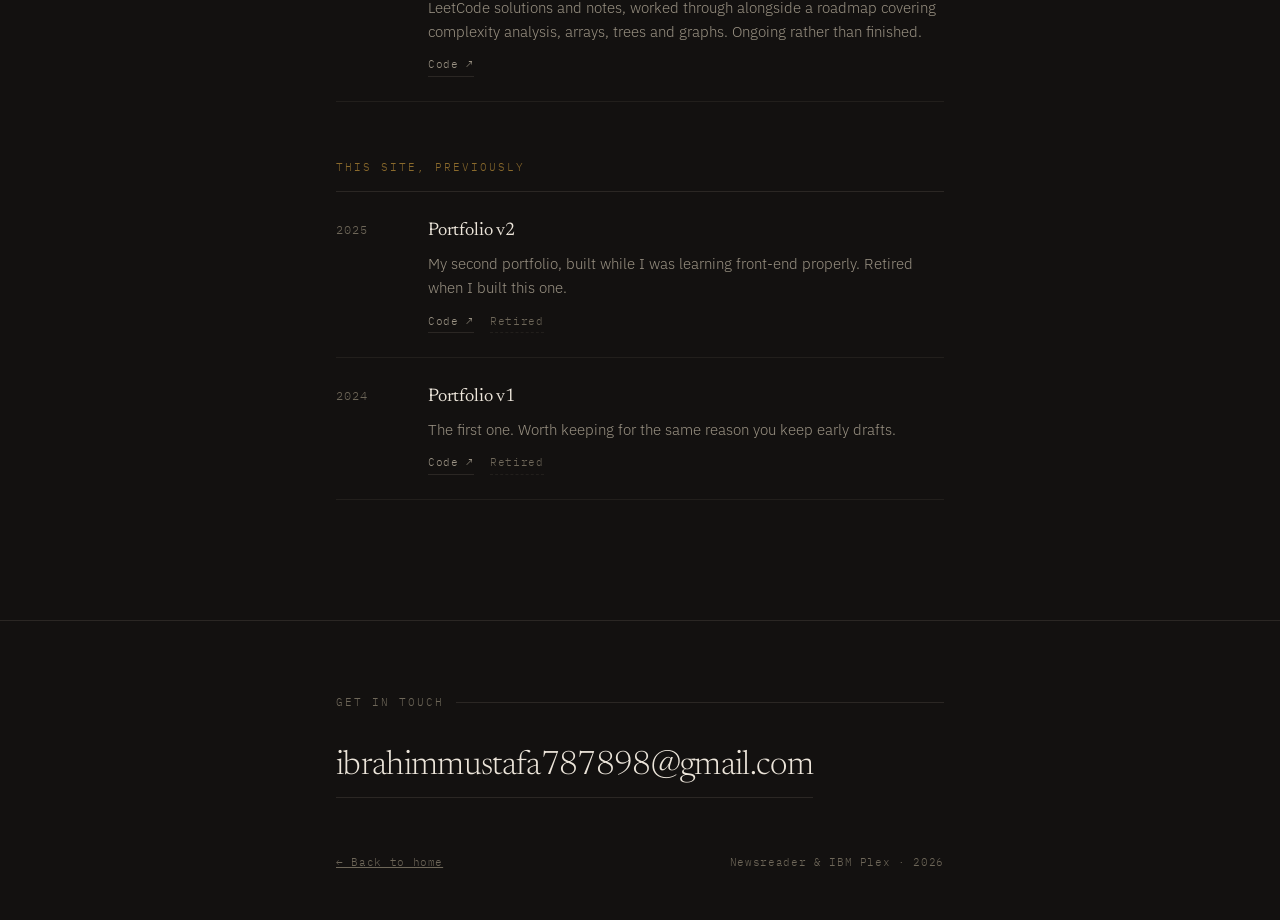
==== commit 3cc0f9ae: "changed the meta og properties and added og png" ====
--- a/archive.html
+++ b/archive.html
@@ -1,265 +1,338 @@
-<!DOCTYPE html>
+<!doctype html>
 <html lang="en">
-<head>
-  <meta charset="UTF-8">
-  <meta name="viewport" content="width=device-width, initial-scale=1.0">
-
-  <title>Archive — Ibrahim Mustafa Opu</title>
-  <meta name="description" content="Everything else — clones, coursework, older portfolios and practice projects by Ibrahim Mustafa Opu.">
-  <link rel="canonical" href="https://ibrahimmustafaopu.com/archive.html">
-  <meta name="robots" content="index, follow">
-
-  <link rel="preconnect" href="https://fonts.googleapis.com">
-  <link rel="preconnect" href="https://fonts.gstatic.com" crossorigin>
-  <link rel="stylesheet" href="https://fonts.googleapis.com/css2?family=Newsreader:ital,opsz,wght@0,6..72,300;0,6..72,400;0,6..72,500;1,6..72,300;1,6..72,400&family=IBM+Plex+Mono:wght@400;500&family=IBM+Plex+Sans:wght@300;400;500&display=swap">
-
-  <!-- Same stylesheets as the homepage, same order. -->
-  <link rel="stylesheet" href="assets/css/tokens.css">
-  <link rel="stylesheet" href="assets/css/base.css">
-  <link rel="stylesheet" href="assets/css/layout.css">
-  <link rel="stylesheet" href="assets/css/components.css">
-  <link rel="stylesheet" href="assets/css/effects.css">
-
-  <link rel="icon" href="assets/img/favicon.svg" type="image/svg+xml">
-
-  <script>
-    document.documentElement.classList.add('js', 'is-loading');
-  </script>
-</head>
-
-<body>
-
-<a class="skip" href="#main">Skip to content</a>
-
-<div class="preloader" aria-hidden="true">
-  <div class="preloader__inner">
-    <p class="preloader__label">Building ibrahimmustafaopu.com</p>
-    <ul class="preloader__stages">
-      <li><span class="preloader__tick">✓</span> reading source</li>
-      <li><span class="preloader__tick">✓</span> parsing</li>
-      <li><span class="preloader__tick">✓</span> evaluating</li>
-    </ul>
-  </div>
-  <div class="preloader__count">00</div>
-  <div class="preloader__rule"></div>
-</div>
-
-<div class="cursor-dot" aria-hidden="true"></div>
-<div class="cursor-ring" aria-hidden="true"></div>
-
-
-<header class="site-header">
-  <div class="site-header__bar">
-    <a class="site-header__mark" href="index.html">ibrahim mustafa opu<span>.</span></a>
-
-    <nav class="site-nav" aria-label="Sections">
-      <a href="index.html#about">About</a>
-      <a href="index.html#work">Work</a>
-      <a href="index.html#skills">Skills</a>
-      <a href="index.html#now">Now</a>
-    </nav>
-
-    <div class="site-header__progress" aria-hidden="true"></div>
-  </div>
-</header>
-
-
-<main id="main">
-
-  <section class="section" style="padding-top:9rem">
-    <div class="wrap">
-
-      <p class="eyebrow reveal">Archive</p>
-
-      <h1 class="section-title reveal">
-        <span class="line"><span>Everything else</span></span>
-        <span class="line"><span><em>I've built.</em></span></span>
-      </h1>
-
-      <p class="lede reveal" style="max-width:34rem">
-        Practice projects, coursework, clones and older versions of this site. Most of it
-        exists because I was learning something, not because anyone needed it — which is
-        the point. The three projects on the
-        <a href="index.html#work">home page</a> are the ones I'd want to talk about.
-      </p>
-
-
-      <!-- ==================================================================
+  <head>
+    <meta charset="UTF-8" />
+    <meta name="viewport" content="width=device-width, initial-scale=1.0" />
+
+    <title>Archive — Ibrahim Mustafa Opu</title>
+    <meta
+      name="description"
+      content="Everything else — clones, coursework, older portfolios and practice projects by Ibrahim Mustafa Opu."
+    />
+    <link rel="canonical" href="https://ibrahimmustafaopu.com/archive.html" />
+    <meta name="robots" content="index, follow" />
+
+    <meta property="og:type" content="website" />
+    <meta property="og:title" content="Archive — Ibrahim Mustafa Opu" />
+    <meta
+      property="og:description"
+      content="Practice projects, coursework, clones and older versions of this site."
+    />
+    <meta
+      property="og:url"
+      content="https://ibrahimmustafaopu.com/archive.html"
+    />
+    <meta
+      property="og:image"
+      content="https://ibrahimmustafaopu.com/assets/img/og.png"
+    />
+    <meta property="og:image:width" content="1200" />
+    <meta property="og:image:height" content="630" />
+    <meta name="twitter:card" content="summary_large_image" />
+
+    <link rel="preconnect" href="https://fonts.googleapis.com" />
+    <link rel="preconnect" href="https://fonts.gstatic.com" crossorigin />
+    <link
+      rel="stylesheet"
+      href="https://fonts.googleapis.com/css2?family=Newsreader:ital,opsz,wght@0,6..72,300;0,6..72,400;0,6..72,500;1,6..72,300;1,6..72,400&family=IBM+Plex+Mono:wght@400;500&family=IBM+Plex+Sans:wght@300;400;500&display=swap"
+    />
+
+    <!-- Same stylesheets as the homepage, same order. -->
+    <link rel="stylesheet" href="assets/css/tokens.css" />
+    <link rel="stylesheet" href="assets/css/base.css" />
+    <link rel="stylesheet" href="assets/css/layout.css" />
+    <link rel="stylesheet" href="assets/css/components.css" />
+    <link rel="stylesheet" href="assets/css/effects.css" />
+
+    <link rel="icon" href="assets/img/favicon.svg" type="image/svg+xml" />
+
+    <script>
+      document.documentElement.classList.add("js", "is-loading");
+    </script>
+  </head>
+
+  <body>
+    <a class="skip" href="#main">Skip to content</a>
+
+    <div class="preloader" aria-hidden="true">
+      <div class="preloader__inner">
+        <p class="preloader__label">Building ibrahimmustafaopu.com</p>
+        <ul class="preloader__stages">
+          <li><span class="preloader__tick">✓</span> reading source</li>
+          <li><span class="preloader__tick">✓</span> parsing</li>
+          <li><span class="preloader__tick">✓</span> evaluating</li>
+        </ul>
+      </div>
+      <div class="preloader__count">00</div>
+      <div class="preloader__rule"></div>
+    </div>
+
+    <div class="cursor-dot" aria-hidden="true"></div>
+    <div class="cursor-ring" aria-hidden="true"></div>
+
+    <header class="site-header">
+      <div class="site-header__bar">
+        <a class="site-header__mark" href="index.html"
+          >ibrahim mustafa opu<span>.</span></a
+        >
+
+        <nav class="site-nav" aria-label="Sections">
+          <a href="index.html#about">About</a>
+          <a href="index.html#work">Work</a>
+          <a href="index.html#skills">Skills</a>
+          <a href="index.html#now">Now</a>
+        </nav>
+
+        <div class="site-header__progress" aria-hidden="true"></div>
+      </div>
+    </header>
+
+    <main id="main">
+      <section class="section" style="padding-top: 9rem">
+        <div class="wrap">
+          <p class="eyebrow reveal">Archive</p>
+
+          <h1 class="section-title reveal">
+            <span class="line"><span>Everything else</span></span>
+            <span class="line"
+              ><span><em>I've built.</em></span></span
+            >
+          </h1>
+
+          <p class="lede reveal" style="max-width: 34rem">
+            Practice projects, coursework, clones and older versions of this
+            site. Most of it exists because I was learning something, not
+            because anyone needed it — which is the point. The three projects on
+            the
+            <a href="index.html#work">home page</a> are the ones I'd want to
+            talk about.
+          </p>
+
+          <!-- ==================================================================
            TO ADD AN ITEM: copy one <div class="archive-item"> block and edit
            the year, name, description and links.
 
            =============================================================== -->
 
-      <!-- ============ Projects ============ -->
-      <div class="archive-group reveal">
-        <p class="archive-group__title">Projects</p>
-
-        <div class="archive-item">
-          <span class="archive-item__year">2025</span>
-          <div>
-            <h2 class="archive-item__name">CodeKen</h2>
-            <p class="archive-item__desc">
-              A coding-education site, started to teach the things I'd had to piece together
-              on my own. Paused while I focus on studying — the structure is there, the
-              content isn't.
-            </p>
-            <div class="archive-item__links">
-              <a href="https://github.com/ibrahim787898m/codeken" target="_blank" rel="noopener">Code ↗</a>
-              <span>Paused</span>
+          <!-- ============ Projects ============ -->
+          <div class="archive-group reveal">
+            <p class="archive-group__title">Projects</p>
+
+            <div class="archive-item">
+              <span class="archive-item__year">2025</span>
+              <div>
+                <h2 class="archive-item__name">CodeKen</h2>
+                <p class="archive-item__desc">
+                  A coding-education site, started to teach the things I'd had
+                  to piece together on my own. Paused while I focus on studying
+                  — the structure is there, the content isn't.
+                </p>
+                <div class="archive-item__links">
+                  <a
+                    href="https://github.com/ibrahim787898m/codeken"
+                    target="_blank"
+                    rel="noopener"
+                    >Code ↗</a
+                  >
+                  <span>Paused</span>
+                </div>
+              </div>
+            </div>
+
+            <div class="archive-item">
+              <span class="archive-item__year">2025</span>
+              <div>
+                <h2 class="archive-item__name">NLP toolkit with spaCy</h2>
+                <p class="archive-item__desc">
+                  A command-line tool that runs eight NLP operations on any text
+                  you paste in — tokenisation, lemmatisation, POS tagging, named
+                  entity recognition, dependency parsing, stop-word removal and
+                  sentence detection — with the results printed as readable
+                  tables. My first look at how much machinery sits behind
+                  something that reads like magic.
+                </p>
+                <div class="archive-item__links">
+                  <a
+                    href="https://github.com/ibrahim787898m/NLP_SpaCy"
+                    target="_blank"
+                    rel="noopener"
+                    >Code ↗</a
+                  >
+                </div>
+              </div>
+            </div>
+
+            <div class="archive-item">
+              <span class="archive-item__year">2024</span>
+              <div>
+                <h2 class="archive-item__name">YouTube clone</h2>
+                <p class="archive-item__desc">
+                  A front-end rebuild of the YouTube interface — responsive
+                  layout, video grid, interactive components. Built to practise
+                  CSS layout against a design I couldn't argue with.
+                </p>
+                <div class="archive-item__links">
+                  <a
+                    href="https://github.com/ibrahim787898m/frontend-clones/tree/master/youtube-clone"
+                    target="_blank"
+                    rel="noopener"
+                    >Code ↗</a
+                  >
+                  <span>Not live</span>
+                </div>
+              </div>
+            </div>
+
+            <div class="archive-item">
+              <span class="archive-item__year">2024</span>
+              <div>
+                <h2 class="archive-item__name">Facebook clone</h2>
+                <p class="archive-item__desc">
+                  Same idea, different interface. Front-end only, HTML, CSS and
+                  JavaScript.
+                </p>
+                <div class="archive-item__links">
+                  <a
+                    href="https://github.com/ibrahim787898m/frontend-clones/tree/master/facebook-clone"
+                    target="_blank"
+                    rel="noopener"
+                    >Code ↗</a
+                  >
+                  <span>Not live</span>
+                </div>
+              </div>
+            </div>
+          </div>
+
+          <!-- ============ Coursework ============ -->
+          <div class="archive-group reveal">
+            <p class="archive-group__title">Coursework &amp; practice</p>
+
+            <div class="archive-item">
+              <span class="archive-item__year">2025</span>
+              <div>
+                <h2 class="archive-item__name">CS50P</h2>
+                <p class="archive-item__desc">
+                  Harvard's Introduction to Programming with Python — nine
+                  problem sets and a final project. The repository has all of
+                  it, including two versions of the final project.
+                </p>
+                <div class="archive-item__links">
+                  <a
+                    href="https://github.com/ibrahim787898m/CS50P"
+                    target="_blank"
+                    rel="noopener"
+                    >Code ↗</a
+                  >
+                  <a
+                    href="https://cs50.harvard.edu/certificates/ce3505de-e7e4-450b-bde8-1f6bfac985db"
+                    target="_blank"
+                    rel="noopener"
+                    >Certificate ↗</a
+                  >
+                </div>
+              </div>
+            </div>
+
+            <div class="archive-item">
+              <span class="archive-item__year">Ongoing</span>
+              <div>
+                <h2 class="archive-item__name">
+                  Data structures &amp; algorithms
+                </h2>
+                <p class="archive-item__desc">
+                  LeetCode solutions and notes, worked through alongside a
+                  roadmap covering complexity analysis, arrays, trees and
+                  graphs. Ongoing rather than finished.
+                </p>
+                <div class="archive-item__links">
+                  <a
+                    href="https://github.com/ibrahim787898m/leetcode-solutions"
+                    target="_blank"
+                    rel="noopener"
+                    >Code ↗</a
+                  >
+                </div>
+              </div>
+            </div>
+          </div>
+
+          <!-- ============ This site ============ -->
+          <div class="archive-group reveal">
+            <p class="archive-group__title">This site, previously</p>
+
+            <div class="archive-item">
+              <span class="archive-item__year">2025</span>
+              <div>
+                <h2 class="archive-item__name">Portfolio v2</h2>
+                <p class="archive-item__desc">
+                  My second portfolio, built while I was learning front-end
+                  properly. Retired when I built this one.
+                </p>
+                <div class="archive-item__links">
+                  <a
+                    href="https://github.com/ibrahim787898m/portfolio-v2"
+                    target="_blank"
+                    rel="noopener"
+                    >Code ↗</a
+                  >
+                  <span>Retired</span>
+                </div>
+              </div>
+            </div>
+
+            <div class="archive-item">
+              <span class="archive-item__year">2024</span>
+              <div>
+                <h2 class="archive-item__name">Portfolio v1</h2>
+                <p class="archive-item__desc">
+                  The first one. Worth keeping for the same reason you keep
+                  early drafts.
+                </p>
+                <div class="archive-item__links">
+                  <a
+                    href="https://github.com/ibrahim787898m/portfolio-v1"
+                    target="_blank"
+                    rel="noopener"
+                    >Code ↗</a
+                  >
+                  <span>Retired</span>
+                </div>
+              </div>
             </div>
           </div>
         </div>
-
-        <div class="archive-item">
-          <span class="archive-item__year">2025</span>
-          <div>
-            <h2 class="archive-item__name">NLP toolkit with spaCy</h2>
-            <p class="archive-item__desc">
-              A command-line tool that runs eight NLP operations on any text you paste in —
-              tokenisation, lemmatisation, POS tagging, named entity recognition, dependency
-              parsing, stop-word removal and sentence detection — with the results printed as
-              readable tables. My first look at how much machinery sits behind something that
-              reads like magic.
-            </p>
-            <div class="archive-item__links">
-              <a href="https://github.com/ibrahim787898m/NLP_SpaCy" target="_blank" rel="noopener">Code ↗</a>
-            </div>
-          </div>
-        </div>
-
-        <div class="archive-item">
-          <span class="archive-item__year">2024</span>
-          <div>
-            <h2 class="archive-item__name">YouTube clone</h2>
-            <p class="archive-item__desc">
-              A front-end rebuild of the YouTube interface — responsive layout, video grid,
-              interactive components. Built to practise CSS layout against a design I
-              couldn't argue with.
-            </p>
-            <div class="archive-item__links">
-              <a href="https://github.com/ibrahim787898m/frontend-clones/tree/master/youtube-clone" target="_blank" rel="noopener">Code ↗</a>
-              <span>Not live</span>
-            </div>
-          </div>
-        </div>
-
-        <div class="archive-item">
-          <span class="archive-item__year">2024</span>
-          <div>
-            <h2 class="archive-item__name">Facebook clone</h2>
-            <p class="archive-item__desc">
-              Same idea, different interface. Front-end only, HTML, CSS and JavaScript.
-            </p>
-            <div class="archive-item__links">
-              <a href="https://github.com/ibrahim787898m/frontend-clones/tree/master/facebook-clone" target="_blank" rel="noopener">Code ↗</a>
-              <span>Not live</span>
-            </div>
-          </div>
+      </section>
+    </main>
+
+    <footer class="site-footer">
+      <div class="wrap">
+        <p class="eyebrow reveal" style="margin-bottom: 1.75rem">
+          Get in touch
+        </p>
+
+        <a
+          class="big-mail reveal"
+          href="mailto:ibrahimmustafa787898@gmail.com"
+          data-magnetic
+          data-magnetic-strength="0.16"
+        >
+          ibrahimmustafa787898@gmail.com
+        </a>
+
+        <div class="site-footer__colophon">
+          <span><a href="index.html">← Back to home</a></span>
+          <span>Newsreader &amp; IBM Plex · 2026</span>
         </div>
       </div>
-
-
-      <!-- ============ Coursework ============ -->
-      <div class="archive-group reveal">
-        <p class="archive-group__title">Coursework &amp; practice</p>
-
-        <div class="archive-item">
-          <span class="archive-item__year">2025</span>
-          <div>
-            <h2 class="archive-item__name">CS50P</h2>
-            <p class="archive-item__desc">
-              Harvard's Introduction to Programming with Python — nine problem sets and a
-              final project. The repository has all of it, including two versions of the
-              final project.
-            </p>
-            <div class="archive-item__links">
-              <a href="https://github.com/ibrahim787898m/CS50P" target="_blank" rel="noopener">Code ↗</a>
-              <a href="https://cs50.harvard.edu/certificates/ce3505de-e7e4-450b-bde8-1f6bfac985db" target="_blank" rel="noopener">Certificate ↗</a>
-            </div>
-          </div>
-        </div>
-
-        <div class="archive-item">
-          <span class="archive-item__year">Ongoing</span>
-          <div>
-            <h2 class="archive-item__name">Data structures &amp; algorithms</h2>
-            <p class="archive-item__desc">
-              LeetCode solutions and notes, worked through alongside a roadmap covering
-              complexity analysis, arrays, trees and graphs. Ongoing rather than finished.
-            </p>
-            <div class="archive-item__links">
-              <a href="https://github.com/ibrahim787898m/leetcode-solutions" target="_blank" rel="noopener">Code ↗</a>
-            </div>
-          </div>
-        </div>
-      </div>
-
-
-      <!-- ============ This site ============ -->
-      <div class="archive-group reveal">
-        <p class="archive-group__title">This site, previously</p>
-
-        <div class="archive-item">
-          <span class="archive-item__year">2025</span>
-          <div>
-            <h2 class="archive-item__name">Portfolio v2</h2>
-            <p class="archive-item__desc">
-              My second portfolio, built while I was learning front-end properly.
-              Retired when I built this one.
-            </p>
-            <div class="archive-item__links">
-              <a href="https://github.com/ibrahim787898m/portfolio-v2" target="_blank" rel="noopener">Code ↗</a>
-              <span>Retired</span>
-            </div>
-          </div>
-        </div>
-
-        <div class="archive-item">
-          <span class="archive-item__year">2024</span>
-          <div>
-            <h2 class="archive-item__name">Portfolio v1</h2>
-            <p class="archive-item__desc">
-              The first one. Worth keeping for the same reason you keep early drafts.
-            </p>
-            <div class="archive-item__links">
-              <a href="https://github.com/ibrahim787898m/portfolio-v1" target="_blank" rel="noopener">Code ↗</a>
-              <span>Retired</span>
-            </div>
-          </div>
-        </div>
-      </div>
-
-    </div>
-  </section>
-
-</main>
-
-
-<footer class="site-footer">
-  <div class="wrap">
-
-    <p class="eyebrow reveal" style="margin-bottom:1.75rem">Get in touch</p>
-
-    <a class="big-mail reveal" href="mailto:ibrahimmustafa787898@gmail.com"
-       data-magnetic data-magnetic-strength="0.16">
-      ibrahimmustafa787898@gmail.com
-    </a>
-
-    <div class="site-footer__colophon">
-      <span><a href="index.html">← Back to home</a></span>
-      <span>Newsreader &amp; IBM Plex · 2026</span>
-    </div>
-
-  </div>
-</footer>
-
-<script src="assets/js/hero.js" defer></script>
-<script src="assets/js/reveal.js" defer></script>
-<script src="assets/js/nav.js" defer></script>
-
-<script src="assets/js/preloader.js" defer></script>
-<script src="assets/js/cursor.js" defer></script>
-<script src="assets/js/magnetic.js" defer></script>
-
-</body>
+    </footer>
+
+    <script src="assets/js/hero.js" defer></script>
+    <script src="assets/js/reveal.js" defer></script>
+    <script src="assets/js/nav.js" defer></script>
+
+    <script src="assets/js/preloader.js" defer></script>
+    <script src="assets/js/cursor.js" defer></script>
+    <script src="assets/js/magnetic.js" defer></script>
+  </body>
 </html>
--- a/assets/css/components.css
+++ b/assets/css/components.css
@@ -43,8 +43,8 @@
   font-size: clamp(.78rem, .72rem + .3vw, .9rem);
   letter-spacing: -.01em;
   color: var(--muted);
-  white-space: nowrap;
-  overflow: hidden;
+  white-space: normal;
+  overflow: break-word;
 }
 .hero__source .kw  { color: var(--gold); }   /* language keyword */
 .hero__source .str { color: var(--text); }   /* string literal */
@@ -385,7 +385,7 @@
   display: inline-block;
   font-family: var(--serif);
   font-weight: 300;
-  font-size: clamp(1.6rem, 1.1rem + 2.6vw, 2.7rem);
+  font-size: clamp(1.4rem, 1rem + 2.2vw, 2.1rem);
   letter-spacing: -.02em;
   text-decoration: none;
   word-break: break-word;
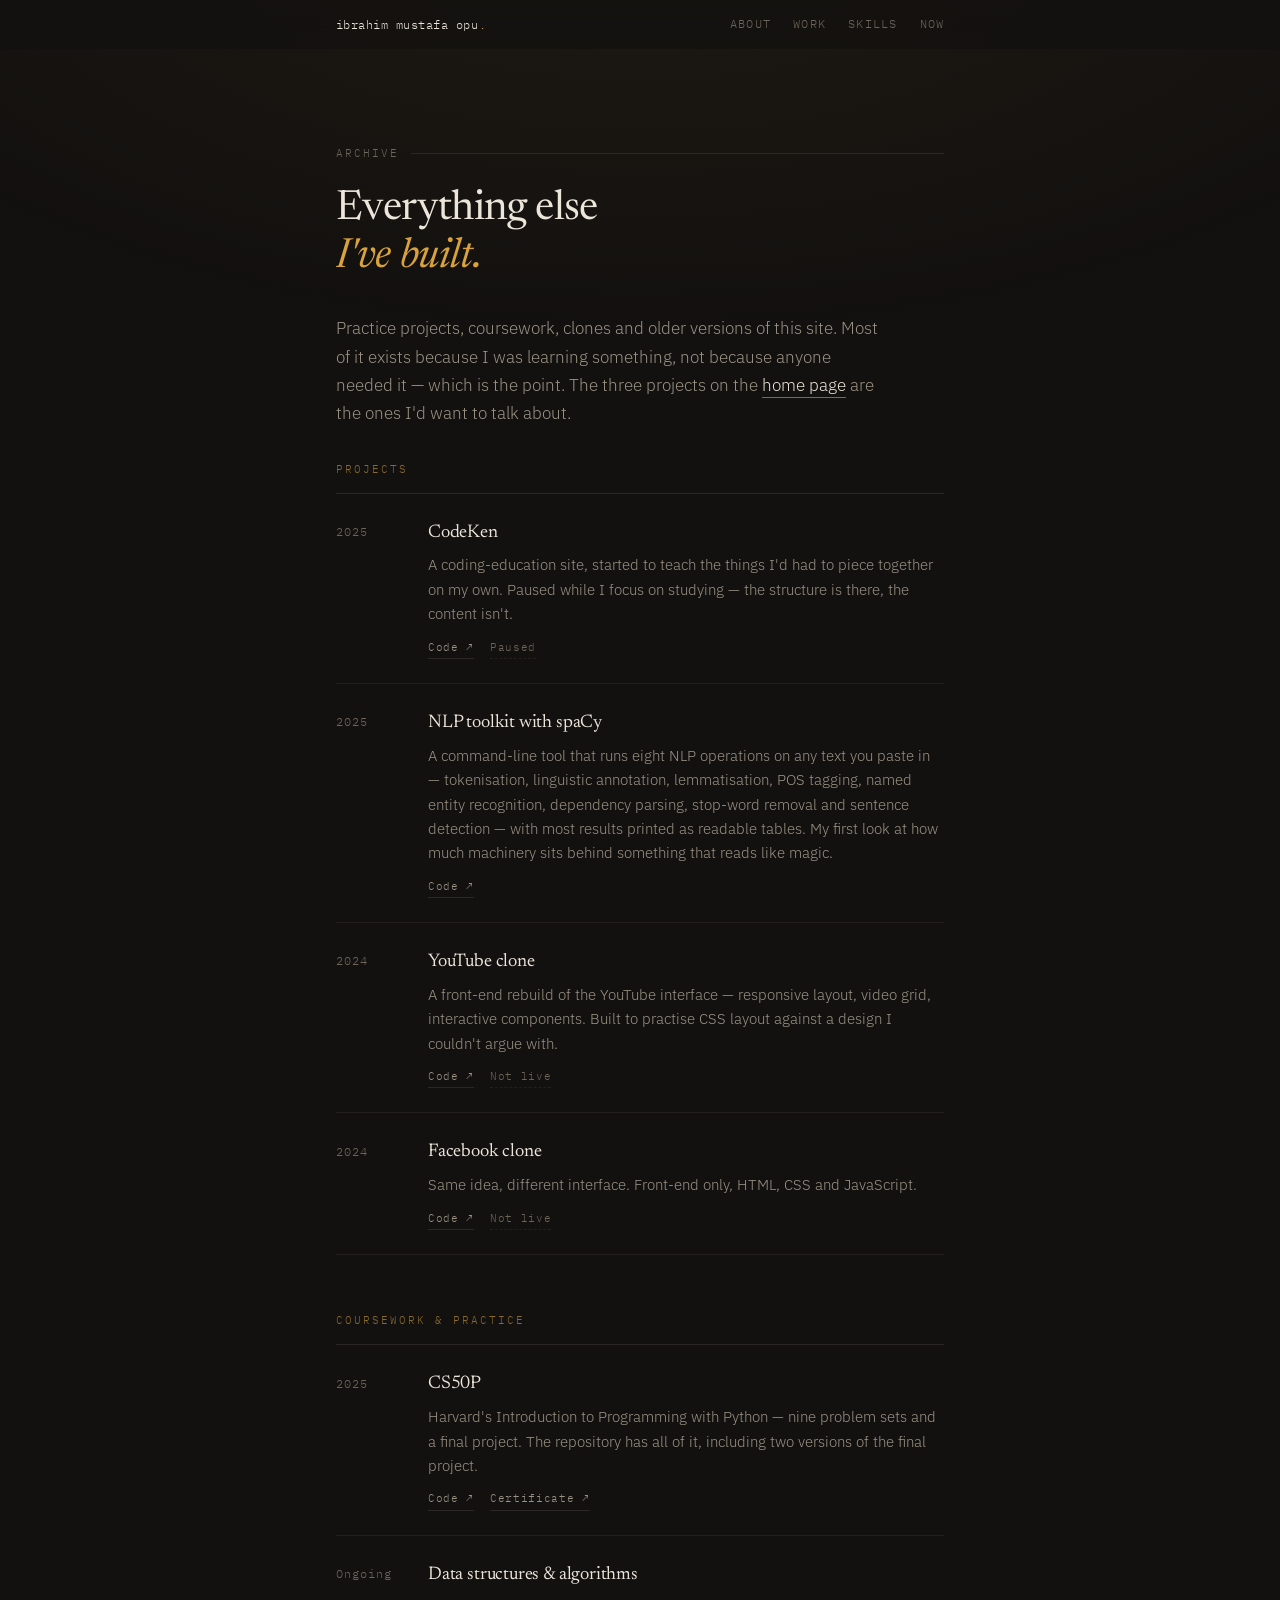
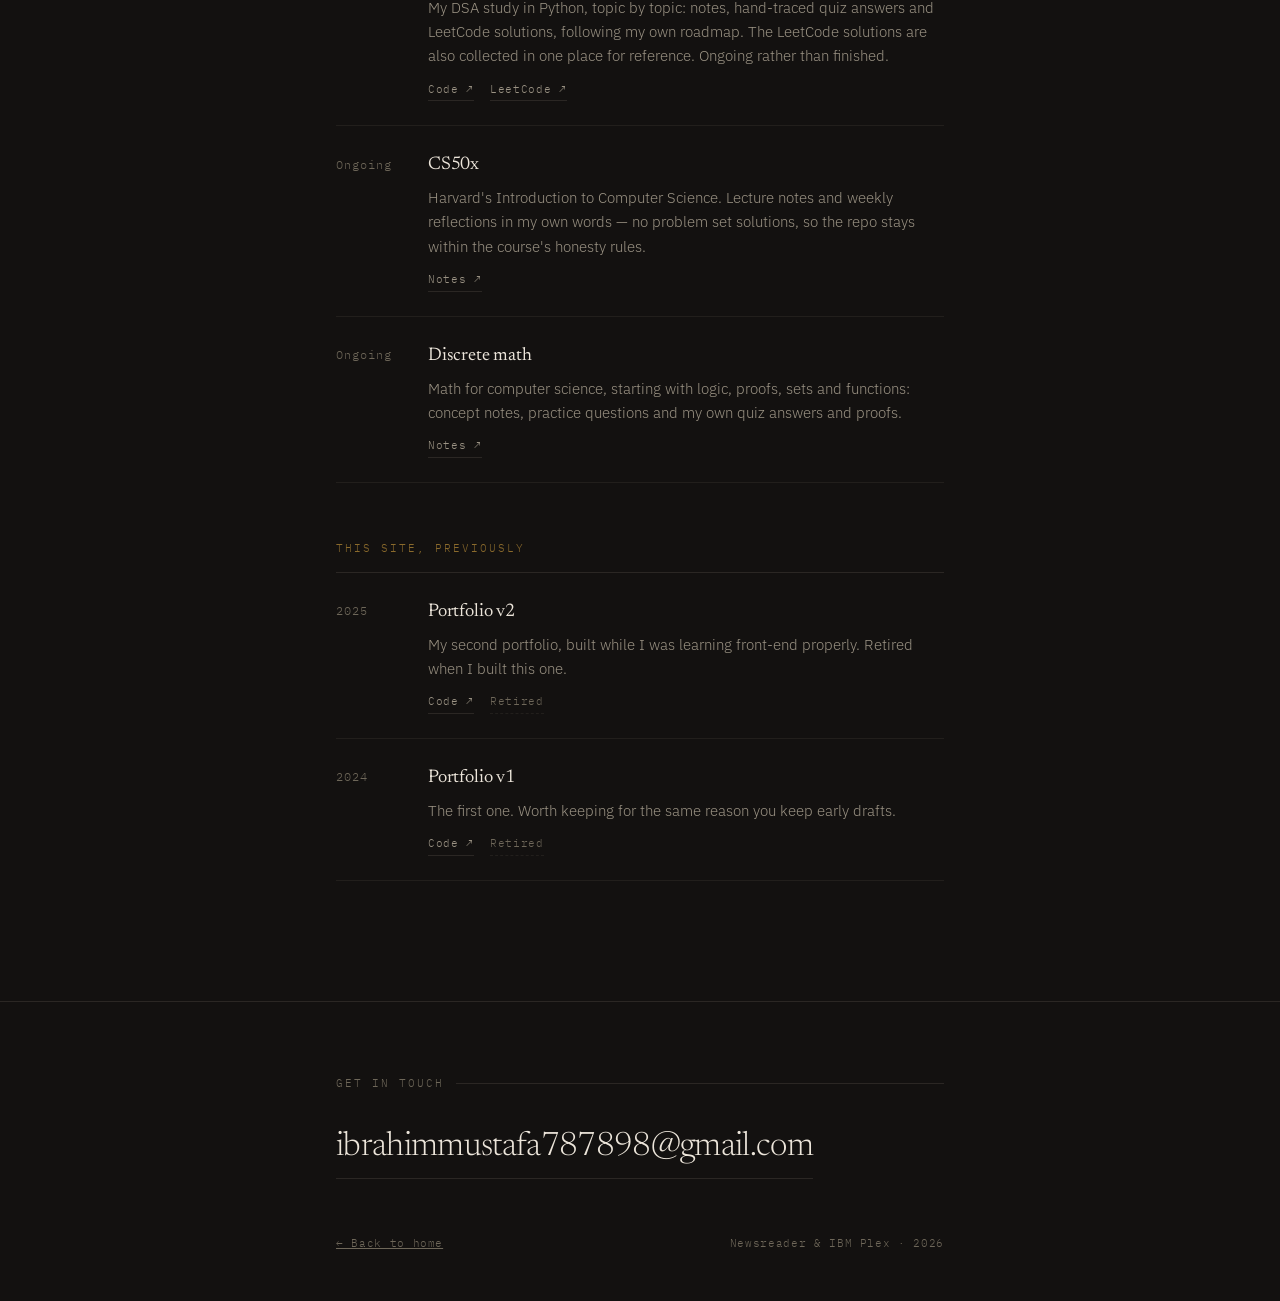
==== commit ac3c9c43: "Add study repos and Desk Buddy to Now, expand archive, fix details" ====
--- a/archive.html
+++ b/archive.html
@@ -145,10 +145,10 @@
                 <h2 class="archive-item__name">NLP toolkit with spaCy</h2>
                 <p class="archive-item__desc">
                   A command-line tool that runs eight NLP operations on any text
-                  you paste in — tokenisation, lemmatisation, POS tagging, named
-                  entity recognition, dependency parsing, stop-word removal and
-                  sentence detection — with the results printed as readable
-                  tables. My first look at how much machinery sits behind
+                  you paste in — tokenisation, linguistic annotation,
+                  lemmatisation, POS tagging, named entity recognition,
+                  dependency parsing, stop-word removal and sentence detection —
+                  with most results printed as readable tables. My first look at how much machinery sits behind
                   something that reads like magic.
                 </p>
                 <div class="archive-item__links">
@@ -241,16 +241,63 @@
                   Data structures &amp; algorithms
                 </h2>
                 <p class="archive-item__desc">
-                  LeetCode solutions and notes, worked through alongside a
-                  roadmap covering complexity analysis, arrays, trees and
-                  graphs. Ongoing rather than finished.
-                </p>
-                <div class="archive-item__links">
+                  My DSA study in Python, topic by topic: notes, hand-traced
+                  quiz answers and LeetCode solutions, following my own roadmap.
+                  The LeetCode solutions are also collected in one place for
+                  reference. Ongoing rather than finished.
+                </p>
+                <div class="archive-item__links">
+                  <a
+                    href="https://github.com/ibrahim787898m/dsa"
+                    target="_blank"
+                    rel="noopener"
+                    >Code ↗</a
+                  >
                   <a
                     href="https://github.com/ibrahim787898m/leetcode-solutions"
                     target="_blank"
                     rel="noopener"
-                    >Code ↗</a
+                    >LeetCode ↗</a
+                  >
+                </div>
+              </div>
+            </div>
+
+            <div class="archive-item">
+              <span class="archive-item__year">Ongoing</span>
+              <div>
+                <h2 class="archive-item__name">CS50x</h2>
+                <p class="archive-item__desc">
+                  Harvard's Introduction to Computer Science. Lecture notes and
+                  weekly reflections in my own words — no problem set solutions,
+                  so the repo stays within the course's honesty rules.
+                </p>
+                <div class="archive-item__links">
+                  <a
+                    href="https://github.com/ibrahim787898m/cs50x"
+                    target="_blank"
+                    rel="noopener"
+                    >Notes ↗</a
+                  >
+                </div>
+              </div>
+            </div>
+
+            <div class="archive-item">
+              <span class="archive-item__year">Ongoing</span>
+              <div>
+                <h2 class="archive-item__name">Discrete math</h2>
+                <p class="archive-item__desc">
+                  Math for computer science, starting with logic, proofs, sets
+                  and functions: concept notes, practice questions and my own
+                  quiz answers and proofs.
+                </p>
+                <div class="archive-item__links">
+                  <a
+                    href="https://github.com/ibrahim787898m/math"
+                    target="_blank"
+                    rel="noopener"
+                    >Notes ↗</a
                   >
                 </div>
               </div>
--- a/assets/css/base.css
+++ b/assets/css/base.css
@@ -45,14 +45,16 @@
 /* Inline links inside body copy — underlined so they're findable, gold on
    hover. Nav, project and social links opt out with their own styles. */
 .lede a,
-.pull a {
+.pull a,
+.now-list a {
   color: var(--text);
   text-decoration: none;
   border-bottom: 1px solid var(--gold-dim);
   padding-bottom: 1px;
   transition: color .2s ease, border-color .2s ease;
 }
-.lede a:hover { color: var(--gold); border-color: var(--gold); }
+.lede a:hover,
+.now-list a:hover { color: var(--gold); border-color: var(--gold); }
 
 ::selection {
   background: var(--gold);
--- a/assets/css/effects.css
+++ b/assets/css/effects.css
@@ -281,3 +281,175 @@
   .line > span, html.js .line > span { transform: none !important; animation: none !important; }
   body::before { transition: none; }
 }
+
+
+/* ==========================================================================
+   Console  (append to assets/css/effects.css)
+   A small interactive terminal that opens over the page. Thematically it
+   belongs here — the site is built around a language you type commands into.
+
+   Fully removable: delete this block, the console.js script tag, and the
+   trigger button markup, and nothing else breaks.
+   ========================================================================== */
+
+/* --- Trigger button, bottom-right --------------------------------------- */
+.console-trigger {
+  position: fixed;
+  right: clamp(1rem, 3vw, 2rem);
+  bottom: clamp(1rem, 3vw, 2rem);
+  z-index: 120;
+  display: inline-flex;
+  align-items: center;
+  gap: .5rem;
+  padding: .6rem .9rem;
+  background: var(--surface);
+  border: 1px solid var(--line);
+  border-radius: 3px;
+  font-family: var(--mono);
+  font-size: .74rem;
+  letter-spacing: .06em;
+  color: var(--muted);
+  cursor: pointer;
+  transition: color .2s ease, border-color .2s ease, transform .2s var(--ease);
+}
+.console-trigger:hover {
+  color: var(--gold);
+  border-color: var(--gold-dim);
+  transform: translateY(-2px);
+}
+.console-trigger .blink {
+  color: var(--gold);
+  animation: console-caret 1.1s steps(1) infinite;
+}
+@keyframes console-caret { 50% { opacity: 0; } }
+
+/* Hide the trigger while the console is open */
+body.console-open .console-trigger { opacity: 0; pointer-events: none; }
+
+
+/* --- Overlay ------------------------------------------------------------- */
+.console {
+  position: fixed;
+  inset: 0;
+  z-index: 130;
+  display: none;
+  align-items: center;
+  justify-content: center;
+  padding: clamp(1rem, 4vw, 3rem);
+  background: rgba(10, 9, 8, .55);
+  backdrop-filter: blur(4px);
+}
+.console.is-open { display: flex; }
+
+
+/* --- Window -------------------------------------------------------------- */
+.console__window {
+  width: 100%;
+  max-width: 46rem;
+  height: min(70vh, 34rem);
+  display: flex;
+  flex-direction: column;
+  background: #14110F;
+  border: 1px solid var(--line);
+  border-radius: 6px;
+  overflow: hidden;
+  box-shadow: 0 24px 60px rgba(0,0,0,.5);
+  animation: console-in .25s var(--ease);
+}
+@keyframes console-in {
+  from { opacity: 0; transform: translateY(12px) scale(.99); }
+  to   { opacity: 1; transform: none; }
+}
+
+/* Title bar */
+.console__bar {
+  display: flex;
+  align-items: center;
+  gap: .6rem;
+  padding: .6rem .85rem;
+  border-bottom: 1px solid var(--line-soft);
+  background: var(--surface);
+}
+.console__dot {
+  width: 11px; height: 11px; border-radius: 50%;
+  background: var(--line);
+}
+.console__dot--gold { background: var(--gold-dim); }
+.console__title {
+  margin-left: .4rem;
+  font-family: var(--mono);
+  font-size: .72rem;
+  letter-spacing: .08em;
+  color: var(--muted-dim);
+}
+.console__close {
+  margin-left: auto;
+  background: none;
+  border: none;
+  color: var(--muted-dim);
+  font-family: var(--mono);
+  font-size: .9rem;
+  cursor: pointer;
+  padding: .1rem .4rem;
+  border-radius: 2px;
+  transition: color .2s ease;
+}
+.console__close:hover { color: var(--gold); }
+
+/* Scrollable output */
+.console__output {
+  flex: 1;
+  overflow-y: auto;
+  padding: 1rem 1.1rem;
+  font-family: var(--mono);
+  font-size: clamp(.78rem, .74rem + .2vw, .86rem);
+  line-height: 1.7;
+  color: var(--text);
+}
+.console__output::-webkit-scrollbar { width: 8px; }
+.console__output::-webkit-scrollbar-thumb {
+  background: var(--line); border-radius: 4px;
+}
+
+/* A printed line */
+.console__line { white-space: pre-wrap; word-break: break-word; }
+.console__line .prompt { color: var(--gold); }
+.console__line .cmd    { color: var(--text); }
+.console__line .muted  { color: var(--muted-dim); }
+.console__line .key    { color: var(--gold); }
+.console__line a       { color: var(--gold); text-underline-offset: 2px; }
+.console__line--err .key { color: #C97A6D; }
+
+.console__block { margin: .15rem 0 .6rem; }
+
+/* Input row */
+.console__form {
+  display: flex;
+  align-items: center;
+  gap: .5rem;
+  padding: .7rem 1.1rem;
+  border-top: 1px solid var(--line-soft);
+  background: #100E0C;
+}
+.console__prompt {
+  font-family: var(--mono);
+  font-size: .85rem;
+  color: var(--gold);
+  flex-shrink: 0;
+}
+.console__input {
+  flex: 1;
+  background: none;
+  border: none;
+  outline: none;
+  color: var(--text);
+  font-family: var(--mono);
+  font-size: clamp(.78rem, .74rem + .2vw, .86rem);
+  caret-color: var(--gold);
+}
+.console__input::placeholder { color: var(--muted-dim); }
+
+@media (prefers-reduced-motion: reduce) {
+  .console__window { animation: none; }
+  .console-trigger { transition: none; }
+}
